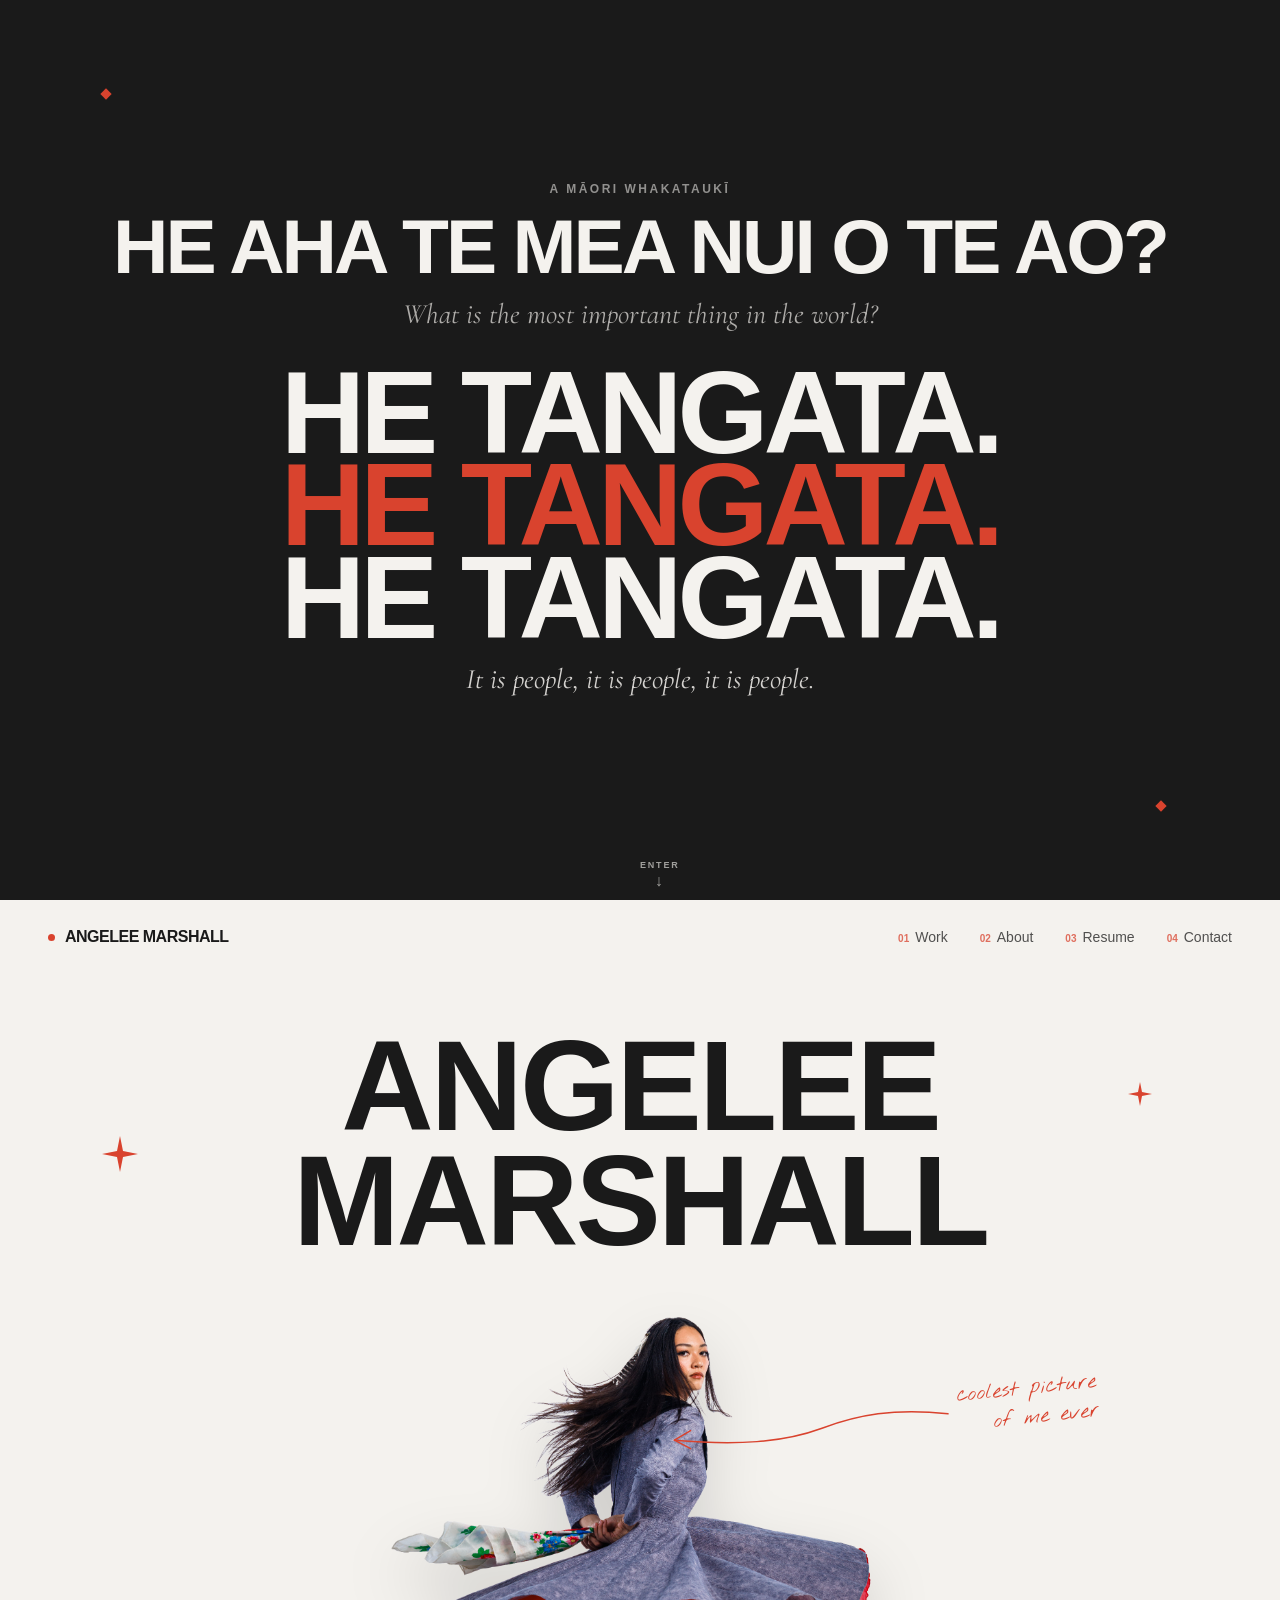
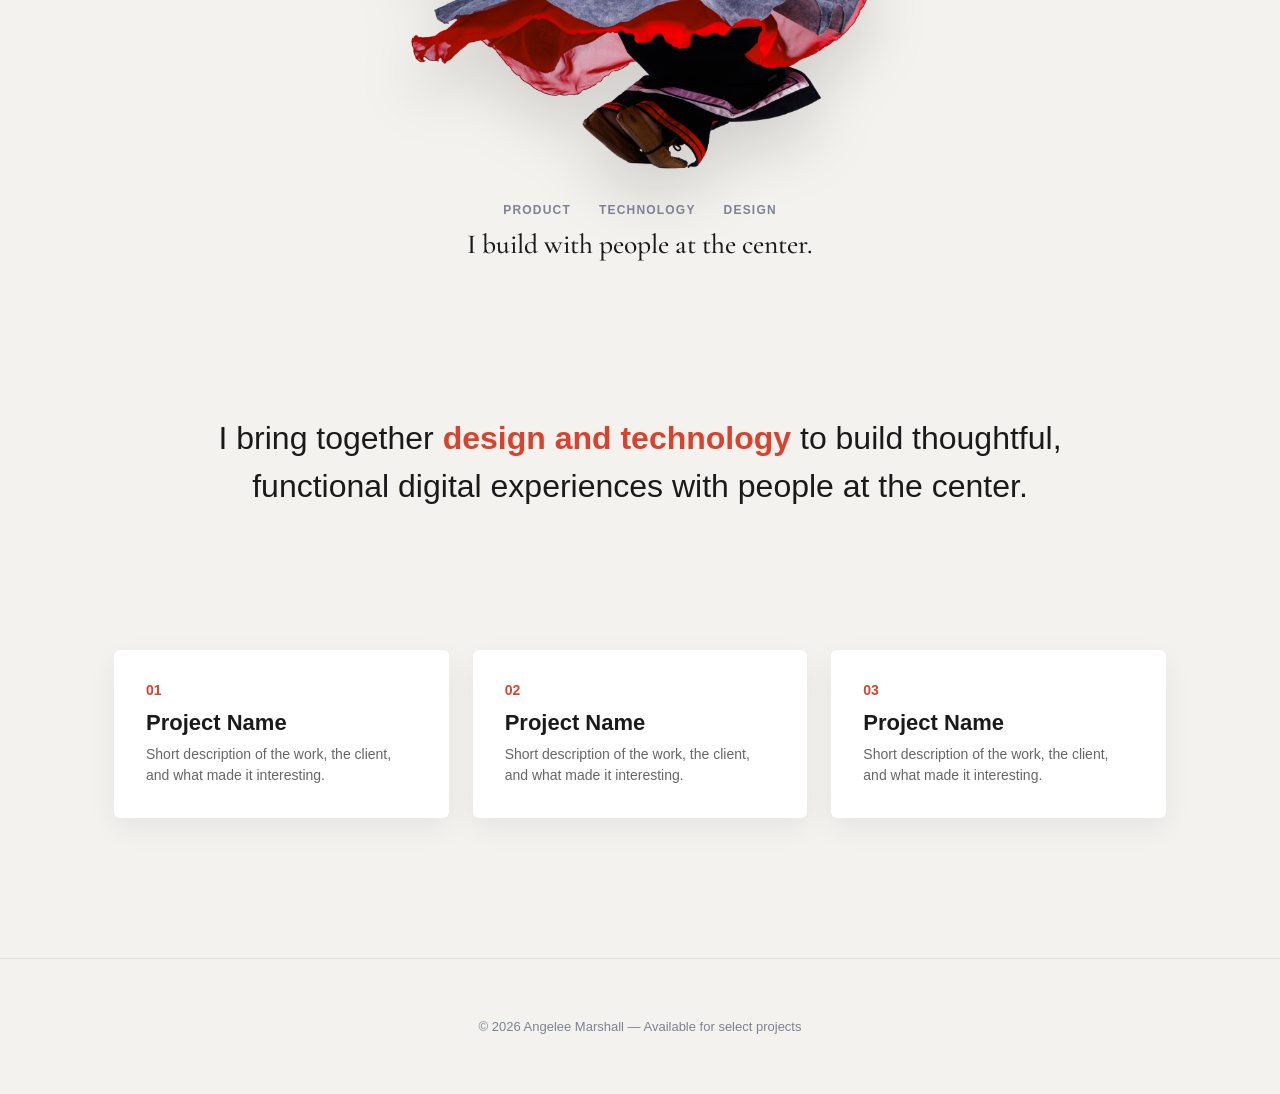
==== index.html @ 02cd9e47 "Add files via upload" ====
<!DOCTYPE html>
<html lang="en">
<head>
<meta charset="UTF-8">
<meta name="viewport" content="width=device-width, initial-scale=1.0">
<title>Angelee Marshall — Portfolio</title>
<link rel="stylesheet" href="style.css">
</head>
<body>

<section class="opening" aria-label="Portfolio introduction">
  <div class="opening-inner">
    <p class="opening-kicker">A Māori whakataukī</p>
    <h1>HE AHA TE MEA NUI O TE AO?</h1>
    <p class="opening-translation">What is the most important thing in the world?</p>

    <div class="people-line" aria-label="He tangata, he tangata, he tangata">
      <span>HE TANGATA.</span>
      <span>HE TANGATA.</span>
      <span>HE TANGATA.</span>
    </div>

    <p class="people-translation">It is people, it is people, it is people.</p>
  </div>

  <a class="scroll-cue" href="#home" aria-label="Continue to Angelee Marshall portfolio">
    <span>Enter</span>
    <span class="arrow">↓</span>
  </a>
</section>

<div class="site-shell" id="home">
  <nav>
    <a class="logo" href="index.html"><span class="logo-mark"></span>ANGELEE MARSHALL</a>
    <ul>
      <li><a href="#projects"><span class="nav-num">01</span>Work</a></li>
      <li><a href="#about"><span class="nav-num">02</span>About</a></li>
      <li><a href="resume.html"><span class="nav-num">03</span>Resume</a></li>
      <li><a href="#contact"><span class="nav-num">04</span>Contact</a></li>
    </ul>
    <div class="nav-progress"><div class="nav-progress-bar"></div></div>
  </nav>

  <div class="hero">
    <div class="headline">ANGELEE<br>MARSHALL</div>

    <svg class="sparkle sparkle-left" viewBox="0 0 24 24" fill="none" aria-hidden="true"><path d="M12 0L14 10L24 12L14 14L12 24L10 14L0 12L10 10L12 0Z" fill="currentColor"/></svg>
    <svg class="sparkle sparkle-right" viewBox="0 0 24 24" fill="none" aria-hidden="true"><path d="M12 0L14 10L24 12L14 14L12 24L10 14L0 12L10 10L12 0Z" fill="currentColor"/></svg>

    <div class="photo-wrap">
      <img src="angelee-photo.png" alt="Angelee Marshall dancing" class="hero-photo">
    </div>

    <div class="doodle">
      <span class="doodle-text">
        <span class="doodle-line doodle-line-one">coolest picture</span>
        <span class="doodle-line doodle-line-two">of me ever</span>
      </span>
      <svg viewBox="0 0 500 120" aria-hidden="true">
        <path class="doodle-arrow-path" pathLength="1" d="M480 38 C 390 28, 329 40, 270 62 C 205 86, 128 91, 24 82" />
        <path class="doodle-arrow-head" pathLength="1" d="M24 82 L 51 66 M24 82 L 51 96" />
      </svg>
    </div>

    <div class="caption-bottom">
      <div class="tags">
        <span>Product</span>
        <span>Technology</span>
        <span>Design</span>
      </div>
      <p class="hero-intro">I build with people at the center.</p>
    </div>
  </div>

  <section class="about reveal" id="about">
    <p>I bring together <span class="accent">design and technology</span> to build thoughtful, functional digital experiences with people at the center.</p>
  </section>

  <div class="work-grid" id="projects">
    <div class="work-card reveal">
      <div class="num">01</div>
      <h3>Project Name</h3>
      <p>Short description of the work, the client, and what made it interesting.</p>
    </div>
    <div class="work-card reveal">
      <div class="num">02</div>
      <h3>Project Name</h3>
      <p>Short description of the work, the client, and what made it interesting.</p>
    </div>
    <div class="work-card reveal">
      <div class="num">03</div>
      <h3>Project Name</h3>
      <p>Short description of the work, the client, and what made it interesting.</p>
    </div>
  </div>

  <footer class="reveal-fade" id="contact">
    © 2026 Angelee Marshall — Available for select projects
  </footer>
</div>

<script src="script.js"></script>
</body>
</html>
---- style.css ----
@import url('https://fonts.googleapis.com/css2?family=Cormorant+Garamond:ital,wght@0,400;0,500;0,600;1,400&family=Nothing+You+Could+Do&display=swap');

:root {
  --bg:#f4f2ee;
  --ink:#1a1a1a;
  --red:#d9432e;
  --slate:#7b8394;
  --cream:#efe9dd;
}

* { margin:0; padding:0; box-sizing:border-box; }
html { scroll-behavior:smooth; }
body {
  background:var(--bg);
  color:var(--ink);
  font-family:'Helvetica Neue', Arial, sans-serif;
  overflow-x:hidden;
}

a { color:inherit; text-decoration:none; }


/* =========================
   MĀORI OPENING
========================= */

.opening {
  height:100svh;
  max-height:100svh;
  position:relative;
  display:flex;
  align-items:center;
  justify-content:center;
  padding:24px 48px 46px;
  background:var(--ink);
  color:var(--bg);
  overflow:hidden;
}

.opening::before,
.opening::after {
  content:'';
  position:absolute;
  width:8px;
  height:8px;
  background:var(--red);
  transform:rotate(45deg);
}

.opening::before { top:10%; left:8%; }
.opening::after { bottom:10%; right:9%; }

.opening-inner {
  width:min(1180px, 92vw);
  text-align:center;
}

.opening-kicker {
  margin-bottom:14px;
  font-size:12px;
  font-weight:700;
  letter-spacing:2.5px;
  text-transform:uppercase;
  color:rgba(244,242,238,.55);
  animation:openingFade .8s ease-out both;
}

.opening h1 {
  font-size:clamp(38px, min(6vw, 9vh), 100px);
  line-height:.95;
  letter-spacing:-3px;
  font-weight:900;
  animation:openingFade .9s .1s ease-out both;
}

.opening-translation {
  margin-top:14px;
  font-family:'Cormorant Garamond', Georgia, serif;
  font-size:clamp(20px, min(2.2vw, 3.2vh), 32px);
  font-style:italic;
  color:rgba(244,242,238,.68);
  animation:openingFade .9s .25s ease-out both;
}

.people-line {
  margin-top:clamp(24px, 4vh, 46px);
  display:flex;
  flex-direction:column;
  align-items:center;
}

.people-line span {
  display:block;
  font-size:clamp(54px, min(9.5vw, 13vh), 150px);
  line-height:.79;
  font-weight:900;
  letter-spacing:-5px;
  color:var(--bg);
  opacity:0;
  transform:translateY(28px);
  animation:peopleReveal .7s cubic-bezier(.2,.8,.2,1) forwards;
}

.people-line span:nth-child(1) { animation-delay:.55s; }
.people-line span:nth-child(2) { animation-delay:.78s; color:var(--red); }
.people-line span:nth-child(3) { animation-delay:1.01s; }

.people-translation {
  margin-top:18px;
  font-family:'Cormorant Garamond', Georgia, serif;
  font-size:clamp(20px, min(2.2vw, 3.2vh), 32px);
  font-style:italic;
  color:rgba(244,242,238,.85);
  animation:openingFade .8s 1.35s ease-out both;
}

.scroll-cue {
  position:absolute;
  bottom:10px;
  left:50%;
  transform:translateX(-50%);
  display:flex;
  flex-direction:column;
  align-items:center;
  gap:2px;
  color:rgba(244,242,238,.62);
  font-size:9px;
  font-weight:700;
  letter-spacing:1.8px;
  text-transform:uppercase;
  animation:openingFade .8s 1.7s ease-out both;
  transition:color .25s ease;
}

.scroll-cue:hover { color:var(--bg); }

.scroll-cue .arrow {
  font-size:16px;
  animation:bob 1.8s ease-in-out infinite;
}


/* =========================
   NAV
========================= */

.site-shell { background:var(--bg); }

nav {
  display:flex;
  justify-content:space-between;
  align-items:center;
  padding:28px 48px;
  position:sticky;
  top:0;
  z-index:50;
  background:var(--bg);
  transition:box-shadow .3s ease, padding .3s ease, background .3s ease, backdrop-filter .3s ease;
}

nav.scrolled {
  padding:16px 48px;
  background:rgba(244,242,238,.72);
  backdrop-filter:blur(14px);
  -webkit-backdrop-filter:blur(14px);
  box-shadow:0 1px 0 rgba(0,0,0,.06);
}

.logo {
  display:flex;
  align-items:center;
  gap:10px;
  font-weight:800;
  letter-spacing:-.5px;
}

.logo-mark {
  width:7px;
  height:7px;
  border-radius:50%;
  background:var(--red);
  flex-shrink:0;
}

.nav-num {
  color:var(--red);
  font-size:10px;
  font-weight:800;
  margin-right:6px;
  letter-spacing:0;
}

.nav-progress {
  position:absolute;
  left:0;
  right:0;
  bottom:0;
  height:2px;
  background:transparent;
}

.nav-progress-bar {
  height:100%;
  width:0%;
  background:var(--red);
  transition:width .1s linear;
}

nav ul {
  display:flex;
  gap:32px;
  list-style:none;
  font-size:14px;
  font-weight:500;
}

nav ul a {
  position:relative;
  opacity:.75;
  transition:opacity .2s;
  padding-bottom:2px;
}

nav ul a::after {
  content:'';
  position:absolute;
  left:0; right:100%;
  bottom:0;
  height:1px;
  background:var(--red);
  transition:right .25s ease;
}

nav ul a:hover { opacity:1; }
nav ul a:hover::after { right:0; }

nav ul a.active {
  opacity:1;
}

nav ul a.active::after {
  right:0;
}


/* =========================
   HERO
========================= */

.hero {
  position:relative;
  min-height:100vh;
  display:flex;
  align-items:center;
  justify-content:center;
  padding:40px 48px 70px;
}

.headline {
  position:absolute;
  top:6%;
  left:0;
  right:0;
  text-align:center;
  font-size:clamp(56px, 10vw, 150px);
  font-weight:900;
  letter-spacing:-3px;
  line-height:.9;
  z-index:1;
  animation:fadeDown 1s ease-out;
}

.sparkle {
  position:absolute;
  color:var(--red);
  animation:spin 6s linear infinite;
}

.sparkle-left {
  top:18%;
  left:8%;
  width:36px;
}

.sparkle-right {
  top:12%;
  right:10%;
  width:24px;
  animation-duration:8s;
}

.photo-wrap {
  position:absolute;
  left:50%;
  top:47%;
  transform:translate(-50%,-38%) translateY(14px) scale(.97);
  width:min(940px,68vw);
  height:78vh;
  z-index:2;
  display:flex;
  align-items:center;
  justify-content:center;
  pointer-events:none;
  opacity:0;
  filter:blur(6px);
  transition:opacity 1.1s ease, transform 1.1s cubic-bezier(.16,.8,.24,1), filter 1.1s ease;
}

.photo-wrap.visible {
  opacity:1;
  transform:translate(-50%,-41%) translateY(0) scale(1);
  filter:blur(0);
}

.hero-photo {
  width:100%;
  height:100%;
  object-fit:contain;
  object-position:center;
  filter:drop-shadow(0 28px 30px rgba(0,0,0,.14));
}

.caption-bottom {
  position:absolute;
  bottom:1.5%;
  left:0;
  right:0;
  text-align:center;
  z-index:3;
}

.tags {
  display:flex;
  justify-content:center;
  gap:28px;
  color:var(--slate);
  font-size:12px;
  font-weight:700;
  text-transform:uppercase;
  letter-spacing:1.2px;
}

.hero-intro {
  margin-top:12px;
  font-family:'Cormorant Garamond', Georgia, serif;
  font-size:clamp(25px,2.15vw,34px);
  font-weight:500;
  line-height:1.15;
}


/* =========================
   HAND-DRAWN DOODLE
========================= */

.doodle {
  position:absolute;
  top:40%;
  right:25%;
  width:min(300px, 22vw);
  z-index:4;
  pointer-events:none;
  text-align:right;
}

.doodle-text {
  position: relative;
  top: 40px;
  left: 138px;

  font-family:'Nothing You Could Do', cursive;
  font-size:clamp(18px, 1.65vw, 27px);
  font-weight:400;
  line-height:1.35;
  color:var(--red);
  transform:rotate(-6deg);
  display:inline-block;
}

.doodle-line {
  display:block;
  width:max-content;
  margin-left:auto;
  clip-path:inset(0 100% 0 0);
  will-change:clip-path;
}

.doodle.visible .doodle-line-one {
  animation:handwrite .525s steps(18,end) .85s forwards;
}

.doodle.visible .doodle-line-two {
  animation:handwrite .4s steps(12,end) 1.375s forwards;
}

.doodle-arrow-path,
.doodle-arrow-head {
  fill:none;
  stroke:var(--red);
  stroke-width:2.5;
  stroke-linecap:round;
  stroke-linejoin:round;
  stroke-dasharray:1;
  stroke-dashoffset:1;
}

.doodle-arrow-path {
  transition:stroke-dashoffset .45s cubic-bezier(.4,.1,.2,1) .15s;
}

.doodle-arrow-head {
  transition:stroke-dashoffset .14s ease .58s;
}

.doodle.visible .doodle-arrow-path,
.doodle.visible .doodle-arrow-head {
  stroke-dashoffset:0;
}

.doodle svg {
  display:block;
  position:absolute;
  top:100%;
  right:0;
  width:min(300px, 32vw);
  height:auto;
  margin-top:0;
  overflow:visible;
}

@keyframes handwrite {
  to { clip-path:inset(0 0 0 0); }
}

@media (max-width:760px) {
  .doodle {
    display:none;
  }
}


/* =========================
   PAGE HEADER (Resume / Work / About)
========================= */

.page-header {
  max-width:900px;
  margin:0 auto;
  padding:72px 48px 48px;
  text-align:center;
}

.page-header h1 {
  font-size:clamp(48px,8vw,110px);
  font-weight:900;
  letter-spacing:-3px;
  line-height:.95;
}

.resume-subtitle {
  margin-top:14px;
  color:var(--slate);
  font-size:14px;
  font-weight:700;
  letter-spacing:1.2px;
  text-transform:uppercase;
}

.resume-download {
  display:inline-block;
  margin-top:28px;
  padding:12px 28px;
  border:1.5px solid var(--ink);
  border-radius:999px;
  font-size:13px;
  font-weight:700;
  letter-spacing:.5px;
  transition:background .25s ease, color .25s ease;
}

.resume-download:hover {
  background:var(--ink);
  color:var(--bg);
}


/* =========================
   RESUME PDF VIEWER
========================= */

.resume-viewer-section {
  max-width:900px;
  margin:0 auto;
  padding:20px 48px 100px;
}

.resume-viewer-frame {
  width:100%;
  height:85vh;
  background:white;
  border-radius:8px;
  overflow:hidden;
  box-shadow:0 30px 60px -20px rgba(0,0,0,.18);
  border:1px solid rgba(0,0,0,.06);
}

.resume-pdf {
  width:100%;
  height:100%;
  border:none;
}

.resume-fallback {
  display:flex;
  flex-direction:column;
  align-items:center;
  justify-content:center;
  gap:16px;
  height:100%;
  text-align:center;
  padding:24px;
  color:var(--slate);
}


/* =========================
   ABOUT
========================= */

section.about {
  max-width:900px;
  margin:0 auto;
  padding:140px 24px;
  text-align:center;
}

section.about p {
  font-size:clamp(20px,3vw,32px);
  line-height:1.5;
  font-weight:500;
}

section.about .accent {
  color:var(--red);
  font-weight:800;
}


/* =========================
   PROJECTS
========================= */

.work-grid {
  display:grid;
  grid-template-columns:repeat(auto-fit,minmax(280px,1fr));
  gap:24px;
  max-width:1100px;
  margin:0 auto;
  padding:0 24px 140px;
}

.work-card {
  background:white;
  border-radius:6px;
  padding:32px;
  box-shadow:0 10px 30px rgba(0,0,0,.06);
  transition:transform .3s ease, box-shadow .3s ease;
  cursor:pointer;
}

.work-card:hover {
  transform:translateY(-8px);
  box-shadow:0 20px 40px rgba(0,0,0,.12);
}

.work-card .num {
  color:var(--red);
  font-size:14px;
  font-weight:800;
  margin-bottom:12px;
}

.work-card h3 {
  font-size:22px;
  font-weight:800;
  margin-bottom:8px;
}

.work-card p {
  font-size:14px;
  color:#666;
  line-height:1.5;
}


/* =========================
   FOOTER
========================= */

footer {
  text-align:center;
  padding:60px 24px;
  font-size:13px;
  color:var(--slate);
  border-top:1px solid rgba(0,0,0,.08);
}


/* =========================
   REVEALS
========================= */

.reveal {
  opacity:0;
  transform:translateY(45px);
  transition:
    opacity .9s cubic-bezier(.2,.8,.2,1),
    transform .9s cubic-bezier(.2,.8,.2,1);
}

.reveal.visible {
  opacity:1;
  transform:translateY(0);
}

.reveal-fade {
  opacity:0;
  transition:opacity 1.2s ease;
}

.reveal-fade.visible { opacity:1; }

.reveal-left {
  opacity:0;
  transform:translateX(-60px);
  transition:
    opacity .9s cubic-bezier(.2,.8,.2,1),
    transform .9s cubic-bezier(.2,.8,.2,1);
}

.reveal-left.visible {
  opacity:1;
  transform:translateX(0);
}

.work-card:nth-child(2) { transition-delay:.12s; }
.work-card:nth-child(3) { transition-delay:.24s; }


/* =========================
   ANIMATIONS
========================= */

@keyframes openingFade {
  from { opacity:0; transform:translateY(18px); }
  to { opacity:1; transform:translateY(0); }
}

@keyframes peopleReveal {
  to { opacity:1; transform:translateY(0); }
}

@keyframes spin {
  to { transform:rotate(360deg); }
}

@keyframes fadeDown {
  from { opacity:0; transform:translateY(-30px); }
  to { opacity:1; transform:translateY(0); }
}

@keyframes fadeUp {
  from { opacity:0; transform:translateY(30px); }
  to { opacity:1; transform:translateY(0); }
}

@keyframes bob {
  0%,100% { transform:translateY(0); }
  50% { transform:translateY(6px); }
}


/* =========================
   MOBILE
========================= */

@media (max-width:760px) {
  .opening {
    height:100svh;
    max-height:100svh;
    padding:18px 20px 38px;
  }

  .opening h1 {
    font-size:clamp(34px,11vw,58px);
    letter-spacing:-1.5px;
  }

  .opening-translation,
  .people-translation {
    font-size:19px;
  }

  .people-line {
    margin-top:24px;
  }

  .people-line span {
    font-size:clamp(46px,15vw,78px);
    line-height:.82;
    letter-spacing:-3px;
  }

  nav {
    padding:22px 20px;
  }

  nav.scrolled {
    padding:14px 20px;
  }

  .nav-num {
    display:none;
  }

  nav .logo { font-size:15px; }

  nav ul {
    gap:14px;
    font-size:11px;
  }

  .hero {
    min-height:92vh;
    padding:20px 16px 65px;
  }

  .headline {
    top:10%;
    font-size:clamp(54px,18vw,100px);
    letter-spacing:-2px;
  }

  .photo-wrap {
    width:118vw;
    height:66vh;
    top:47%;
    transform:translate(-50%,-35%) translateY(14px) scale(.97);
  }

  .photo-wrap.visible {
    transform:translate(-50%,-38%) translateY(0) scale(1);
  }

  .caption-bottom {
    bottom:2%;
    padding:0 18px;
  }

  .tags {
    gap:14px;
    font-size:10px;
  }

  .hero-intro {
    font-size:24px;
    margin-top:8px;
  }
}

@media (prefers-reduced-motion:reduce) {
  .reveal,
  .reveal-fade,
  .reveal-left {
    opacity:1;
    transform:none;
    transition:none;
  }

  .doodle-line {
    clip-path:none;
    animation:none !important;
  }

  .doodle-arrow-path,
  .doodle-arrow-head {
    stroke-dashoffset:0;
    transition:none;
  }
}
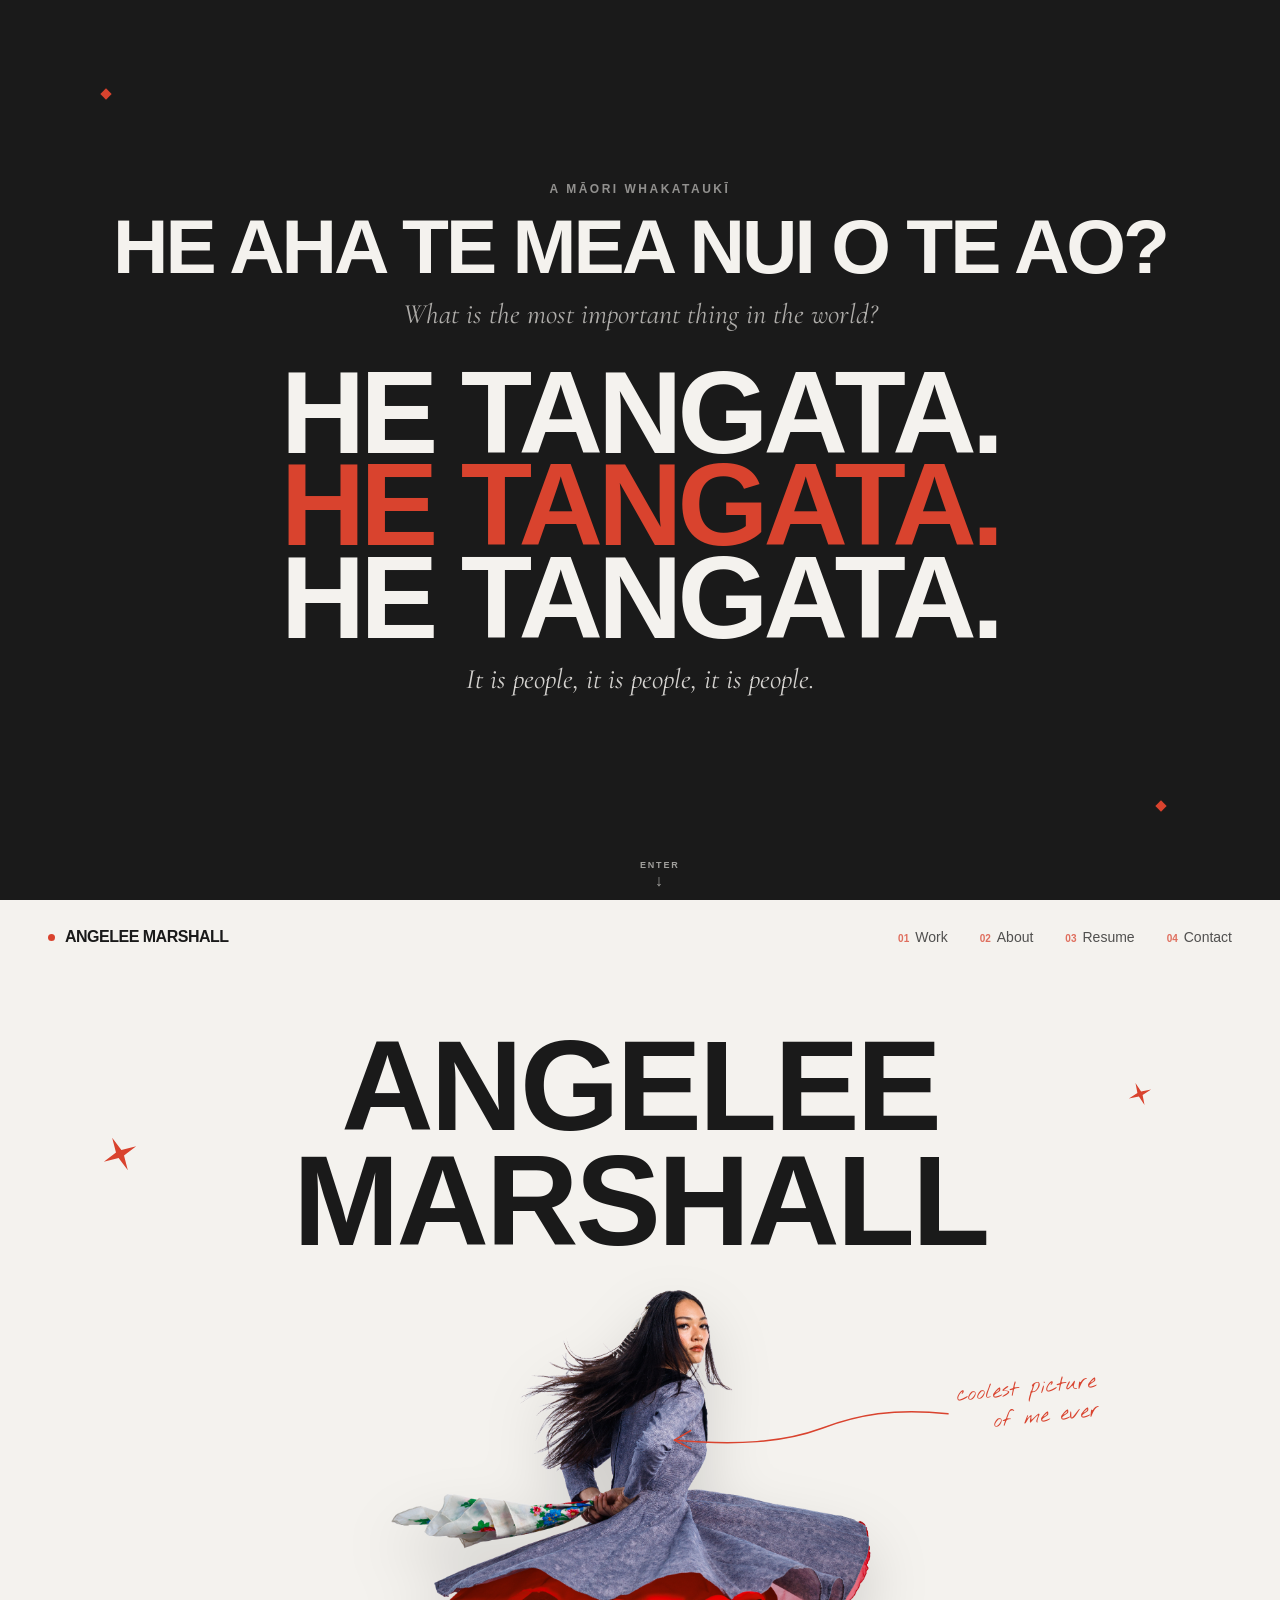
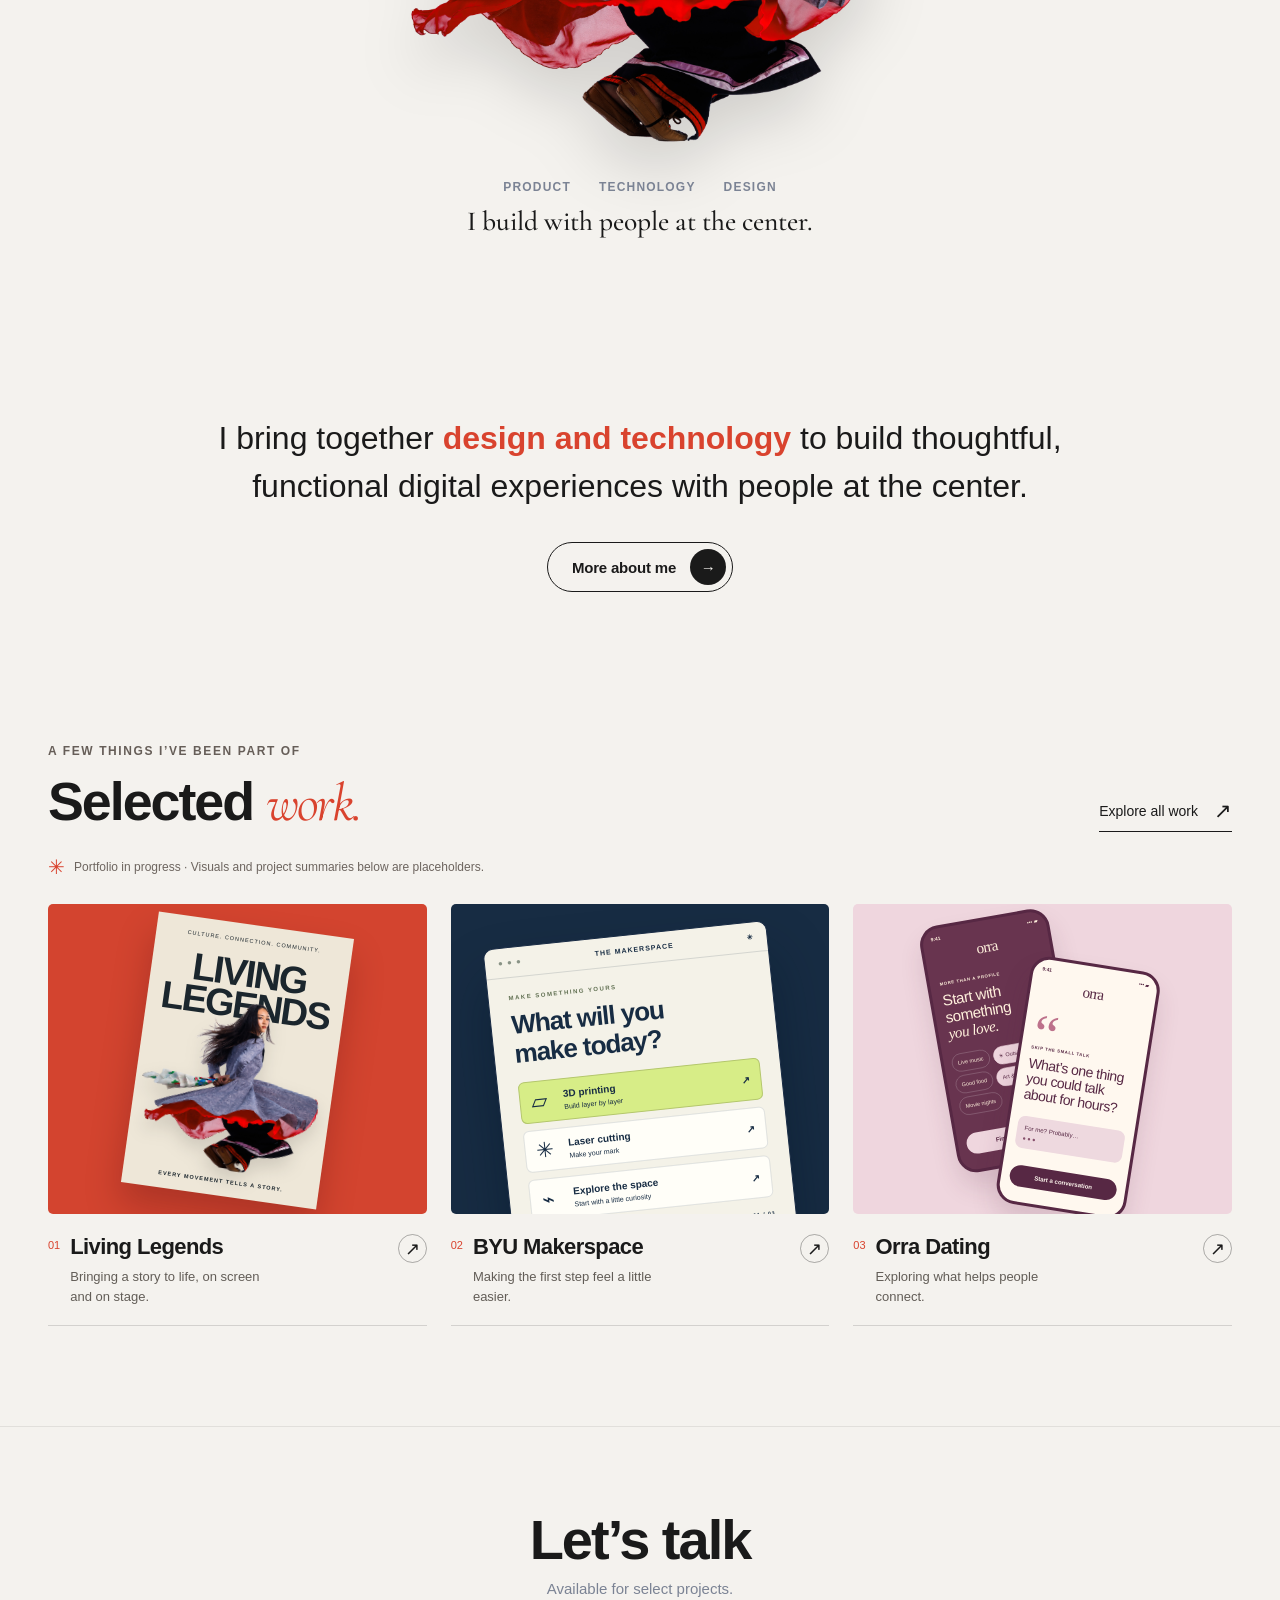
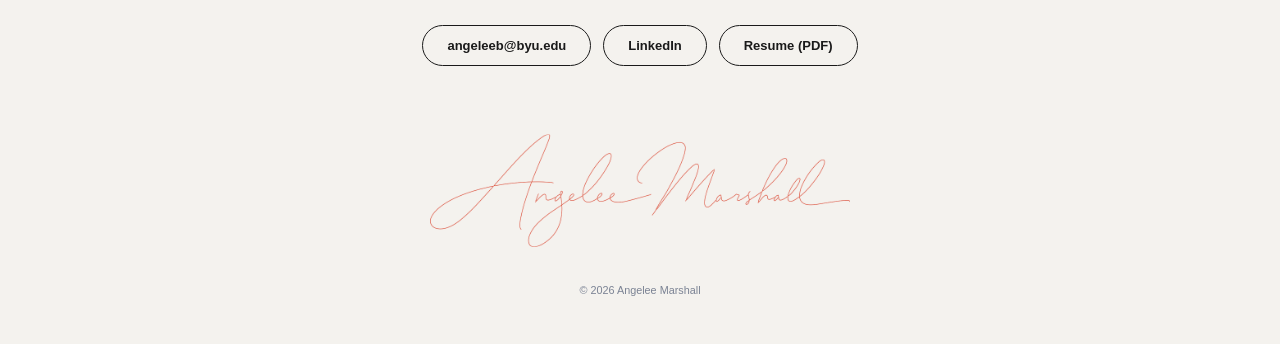
==== commit 648ec36c: "Change" ====
--- a/index.html
+++ b/index.html
@@ -4,7 +4,16 @@
 <meta charset="UTF-8">
 <meta name="viewport" content="width=device-width, initial-scale=1.0">
 <title>Angelee Marshall — Portfolio</title>
+<script>try{var v=sessionStorage.getItem('pt');if(v)document.documentElement.classList.add(v==='soft'?'entering-soft':'entering')}catch(e){}</script>
 <link rel="stylesheet" href="style.css">
+<link rel="stylesheet" href="projects.css">
+<link rel="icon" href="data:image/svg+xml,%3Csvg xmlns='http://www.w3.org/2000/svg' viewBox='0 0 24 24'%3E%3Cpath d='M12 0L14 10L24 12L14 14L12 24L10 14L0 12L10 10Z' fill='%23d9432e'/%3E%3C/svg%3E">
+<meta property="og:title" content="Angelee Marshall — Portfolio">
+<meta property="og:description" content="Design and technology, with people at the center.">
+<meta property="og:type" content="website">
+<meta property="og:image" content="angelee-photo.png">
+<meta name="description" content="Design and technology, with people at the center.">
+<noscript><style>.reveal,.reveal-fade,.reveal-left,.photo-wrap,.doodle{opacity:1!important;transform:none!important;filter:none!important}.doodle-line{clip-path:none!important}.doodle-arrow-path,.doodle-arrow-head{stroke-dashoffset:0!important}</style></noscript>
 </head>
 <body>
 
@@ -30,16 +39,16 @@
 </section>
 
 <div class="site-shell" id="home">
-  <nav>
-    <a class="logo" href="index.html"><span class="logo-mark"></span>ANGELEE MARSHALL</a>
-    <ul>
-      <li><a href="#projects"><span class="nav-num">01</span>Work</a></li>
-      <li><a href="#about"><span class="nav-num">02</span>About</a></li>
-      <li><a href="resume.html"><span class="nav-num">03</span>Resume</a></li>
-      <li><a href="#contact"><span class="nav-num">04</span>Contact</a></li>
-    </ul>
-    <div class="nav-progress"><div class="nav-progress-bar"></div></div>
-  </nav>
+  <nav aria-label="Main">
+  <a class="logo" href="index.html#home"><span class="logo-mark"></span>ANGELEE MARSHALL</a>
+  <ul>
+    <li><a href="work.html"><span class="nav-num">01</span>Work</a></li>
+    <li><a href="about.html"><span class="nav-num">02</span>About</a></li>
+    <li><a href="resume.html"><span class="nav-num">03</span>Resume</a></li>
+    <li><a href="contact.html"><span class="nav-num">04</span>Contact</a></li>
+  </ul>
+  <div class="nav-progress"><div class="nav-progress-bar"></div></div>
+</nav>
 
   <div class="hero">
     <div class="headline">ANGELEE<br>MARSHALL</div>
@@ -74,31 +83,86 @@
 
   <section class="about reveal" id="about">
     <p>I bring together <span class="accent">design and technology</span> to build thoughtful, functional digital experiences with people at the center.</p>
+    <a class="about-cta" href="about.html"><span class="about-cta-text">More about me</span><span class="about-cta-arrow" aria-hidden="true">&rarr;</span></a>
   </section>
 
-  <div class="work-grid" id="projects">
-    <div class="work-card reveal">
-      <div class="num">01</div>
-      <h3>Project Name</h3>
-      <p>Short description of the work, the client, and what made it interesting.</p>
-    </div>
-    <div class="work-card reveal">
-      <div class="num">02</div>
-      <h3>Project Name</h3>
-      <p>Short description of the work, the client, and what made it interesting.</p>
-    </div>
-    <div class="work-card reveal">
-      <div class="num">03</div>
-      <h3>Project Name</h3>
-      <p>Short description of the work, the client, and what made it interesting.</p>
-    </div>
+  <section class="selected-work selected-work--home" id="projects" aria-labelledby="selected-title">
+  <div class="selection-heading">
+    <div><p class="eyebrow">A FEW THINGS I’VE BEEN PART OF</p><h2 id="selected-title">Selected <em>work.</em></h2></div>
+    <a class="home-work-link" href="work.html">Explore all work <span aria-hidden="true">↗</span></a>
   </div>
+  <p class="draft-note"><span aria-hidden="true">✳</span> Portfolio in progress · Visuals and project summaries below are placeholders.</p>
 
-  <footer class="reveal-fade" id="contact">
-    © 2026 Angelee Marshall — Available for select projects
-  </footer>
+  <div class="home-project-grid">
+  <article class="project-entry" data-project="legends">
+    <button class="project-button" type="button" data-open-project="legends" aria-haspopup="dialog" aria-label="Explore Living Legends project preview">
+      <div class="project-stage legends-stage" aria-hidden="true">
+        <div class="stage-topline"><span>BYU LIVING LEGENDS</span><span>CREATIVE DIRECTION / 01</span></div>
+        <div class="legends-type">STORIES<br>IN <i>MOTION.</i></div>
+        <div class="poster-paper"><span class="poster-label">CULTURE. CONNECTION. COMMUNITY.</span><strong>LIVING<br>LEGENDS</strong><img src="angelee-photo.png" alt="" loading="lazy"><span class="poster-bottom">EVERY MOVEMENT TELLS A STORY.</span></div>
+        <div class="legends-note">Made to move you.</div>
+        <span class="stage-edition">SOCIAL &amp; VISUAL STORYTELLING</span>
+        <span class="project-hover">Explore preview <span>↗</span></span>
+      </div>
+      <div class="project-caption"><span class="project-index">01</span><div class="project-name"><h3>Living Legends</h3><p>Bringing a story to life, on screen and on stage.</p></div><div class="project-tags"><span>Visual design</span><span>Storytelling</span></div><span class="project-open" aria-hidden="true">↗</span></div>
+    </button>
+  </article>
+
+  <article class="project-entry" data-project="makerspace">
+    <button class="project-button" type="button" data-open-project="makerspace" aria-haspopup="dialog" aria-label="Explore BYU Makerspace project preview">
+      <div class="project-stage maker-stage" aria-hidden="true">
+        <div class="stage-topline"><span>BYU MAKERSPACE</span><span>EXPERIENCE DESIGN / 02</span></div>
+        <div class="maker-type">BIG IDEAS.<br><span>SMALL<br>FIRST STEPS.</span></div>
+        <div class="maker-window"><div class="window-bar"><span class="window-dots">● ● ●</span><span>THE MAKERSPACE</span><span>✳</span></div><div class="maker-screen"><div class="screen-eyebrow">MAKE SOMETHING YOURS</div><h4>What will you<br>make today?</h4><div class="tool-options"><div class="tool-option chosen"><span class="tool-icon">▱</span><span>3D printing<small>Build layer by layer</small></span><b>↗</b></div><div class="tool-option"><span class="tool-icon">✳</span><span>Laser cutting<small>Make your mark</small></span><b>↗</b></div><div class="tool-option"><span class="tool-icon">⌁</span><span>Explore the space<small>Start with a little curiosity</small></span><b>↗</b></div></div><div class="maker-screen-foot"><span>YOUR NEXT IDEA STARTS HERE.</span><span>01 / 03</span></div></div></div>
+        <div class="maker-sticker">LESS FRICTION.<br><strong>MORE MAKING.</strong></div>
+        <span class="stage-edition">FROM “HOW?” TO “I MADE THAT.”</span>
+        <span class="project-hover">Explore preview <span>↗</span></span>
+      </div>
+      <div class="project-caption"><span class="project-index">02</span><div class="project-name"><h3>BYU Makerspace</h3><p>Making the first step feel a little easier.</p></div><div class="project-tags"><span>UX thinking</span><span>Service design</span></div><span class="project-open" aria-hidden="true">↗</span></div>
+    </button>
+  </article>
+
+  <article class="project-entry" data-project="orra">
+    <button class="project-button" type="button" data-open-project="orra" aria-haspopup="dialog" aria-label="Explore Orra Dating project preview">
+      <div class="project-stage orra-stage" aria-hidden="true">
+        <div class="stage-topline"><span>ORRA DATING</span><span>PRODUCT THINKING / 03</span></div>
+        <div class="orra-wordmark">orra</div><div class="orra-tagline">A little curiosity.<br><i>A real connection.</i></div>
+        <div class="phone phone-back"><div class="phone-status"><span>9:41</span><span>••• ▰</span></div><div class="phone-brand">orra</div><p class="phone-kicker">MORE THAN A PROFILE</p><h4>Start with<br>something<br><i>you love.</i></h4><div class="interest-cloud"><span>Live music</span><span class="interest-active">☀ Outside</span><span>Good food</span><span class="interest-active">Art &amp; design</span><span>Movie nights</span></div><div class="phone-action">Find your people</div></div>
+        <div class="phone phone-front"><div class="phone-status"><span>9:41</span><span>••• ▰</span></div><div class="phone-brand">orra</div><div class="conversation-mark">“</div><p class="phone-kicker">SKIP THE SMALL TALK</p><h4>What’s one thing<br>you could talk<br>about for hours?</h4><div class="conversation-response">For me? Probably…<span class="typing-dots"><i></i><i></i><i></i></span></div><div class="phone-action">Start a conversation</div></div>
+        <span class="stage-edition">DESIGNED AROUND CONNECTION</span>
+        <span class="project-hover">Explore preview <span>↗</span></span>
+      </div>
+      <div class="project-caption"><span class="project-index">03</span><div class="project-name"><h3>Orra Dating</h3><p>Exploring what helps people connect.</p></div><div class="project-tags"><span>Product strategy</span><span>User experience</span></div><span class="project-open" aria-hidden="true">↗</span></div>
+    </button>
+  </article>
+  </div>
+  <p class="home-swipe-hint">Swipe to explore all three projects <span aria-hidden="true">↔</span></p>
+</section>
+<dialog class="project-dialog" aria-labelledby="dialog-title">
+  <div class="dialog-top"><p class="eyebrow">PROJECT PREVIEW</p><button class="dialog-close" type="button" aria-label="Close project preview">Close <span aria-hidden="true">×</span></button></div>
+  <p class="dialog-number"></p><h2 id="dialog-title"></h2><p class="dialog-intro"></p>
+  <p class="dialog-disclaimer">Draft concept · These mockups and summaries are placeholders, not final deliverables or verified project results.</p>
+  <div class="dialog-grid"><section><h3>The direction</h3><p class="dialog-direction"></p></section><section><h3>The design question</h3><p class="dialog-question"></p></section></div>
+  <div class="dialog-next"><p>Case study in the making.</p><span>Real process, artifacts, and learnings coming next.</span></div>
+</dialog>
+
+
+  <footer id="contact">
+  <h2><a href="contact.html">Let&rsquo;s talk</a></h2>
+  <p>Available for select projects.</p>
+  <div class="contact-links">
+    <a href="mailto:angeleeb@byu.edu">angeleeb@byu.edu</a>
+    <a href="https://www.linkedin.com/in/angelee-marshall" target="_blank" rel="noopener">LinkedIn</a>
+    <a href="angelee-resume.pdf" download>Resume (PDF)</a>
+  </div>
+  <div class="sig reveal-fade">
+    <img class="sig-image" src="signature-red.svg" alt="Angelee Marshall’s signature" width="2048" height="548">
+  </div>
+  <small>&copy; 2026 Angelee Marshall</small>
+</footer>
 </div>
 
 <script src="script.js"></script>
+<script src="projects.js"></script>
 </body>
 </html>
--- a/style.css
+++ b/style.css
@@ -1,4 +1,4 @@
-@import url('https://fonts.googleapis.com/css2?family=Cormorant+Garamond:ital,wght@0,400;0,500;0,600;1,400&family=Nothing+You+Could+Do&display=swap');
+@import url('https://fonts.googleapis.com/css2?family=Cormorant+Garamond:ital,wght@0,400;0,500;0,600;1,400&family=Nothing+You+Could+Do&family=Mrs+Saint+Delafield&display=swap');
 
 :root {
   --bg:#f4f2ee;
@@ -292,7 +292,7 @@
 .photo-wrap {
   position:absolute;
   left:50%;
-  top:47%;
+  top:44%;
   transform:translate(-50%,-38%) translateY(14px) scale(.97);
   width:min(940px,68vw);
   height:78vh;
@@ -322,7 +322,7 @@
 
 .caption-bottom {
   position:absolute;
-  bottom:1.5%;
+  bottom:4%;
   left:0;
   right:0;
   text-align:center;
@@ -432,7 +432,7 @@
   to { clip-path:inset(0 0 0 0); }
 }
 
-@media (max-width:760px) {
+@media (max-width:1000px) {
   .doodle {
     display:none;
   }
@@ -510,6 +510,8 @@
   border:none;
 }
 
+.resume-fallback p { max-width:30ch; }
+
 .resume-fallback {
   display:flex;
   flex-direction:column;
@@ -565,8 +567,7 @@
   padding:32px;
   box-shadow:0 10px 30px rgba(0,0,0,.06);
   transition:transform .3s ease, box-shadow .3s ease;
-  cursor:pointer;
-}
+  }
 
 .work-card:hover {
   transform:translateY(-8px);
@@ -599,10 +600,68 @@
 
 footer {
   text-align:center;
-  padding:60px 24px;
+  padding:80px 24px 48px;
   font-size:13px;
   color:var(--slate);
   border-top:1px solid rgba(0,0,0,.08);
+}
+
+footer h2 {
+  font-size:clamp(32px,5vw,56px);
+  font-weight:900;
+  letter-spacing:-2px;
+  color:var(--ink);
+}
+
+footer p { margin-top:8px; font-size:15px; }
+
+.contact-links {
+  display:flex;
+  flex-wrap:wrap;
+  justify-content:center;
+  gap:12px;
+  margin:28px 0 48px;
+}
+
+.contact-links a {
+  padding:12px 24px;
+  border:1.5px solid var(--ink);
+  border-radius:999px;
+  color:var(--ink);
+  font-size:13px;
+  font-weight:700;
+  transition:background .25s ease, color .25s ease;
+}
+
+.contact-links a:hover { background:var(--ink); color:var(--bg); }
+
+a:focus-visible { outline:2px solid var(--red); outline-offset:4px; }
+
+.see-all { margin-top:28px; }
+.see-all a { font-size:14px; font-weight:700; border-bottom:1.5px solid var(--red); padding-bottom:2px; }
+.work-all { text-align:center; margin:-90px 0 110px; }
+.work-all .about-cta { margin-top:0; }
+
+.page-header + section.about { padding:40px 24px 80px; }
+
+.about-story {
+  max-width:680px;
+  margin:0 auto;
+  padding:0 24px 120px;
+}
+
+.about-story h2 {
+  font-size:28px;
+  font-weight:800;
+  letter-spacing:-.5px;
+  margin-bottom:20px;
+}
+
+.about-story p {
+  font-family:'Cormorant Garamond', Georgia, serif;
+  font-size:22px;
+  line-height:1.55;
+  margin-bottom:18px;
 }
 
 
@@ -788,3 +847,1275 @@
     transition:none;
   }
 }
+
+
+/* =========================
+   ABOUT CTA (home)
+========================= */
+
+.about-cta {
+  position:relative;
+  display:inline-flex;
+  align-items:center;
+  gap:14px;
+  margin-top:32px;
+  padding:6px 6px 6px 24px;
+  border:1.5px solid var(--ink);
+  border-radius:999px;
+  overflow:hidden;
+  isolation:isolate;
+  font-size:15px;
+  font-weight:800;
+  letter-spacing:-.2px;
+  transition:color .4s ease, border-color .4s ease;
+}
+
+.about-cta::before {
+  content:'';
+  position:absolute;
+  inset:0;
+  z-index:-1;
+  background:var(--red);
+  transform:translateY(101%);
+  border-radius:50% 50% 0 0 / 120% 120% 0 0;
+  transition:transform .5s cubic-bezier(.2,.8,.2,1), border-radius .5s ease;
+}
+
+.about-cta-arrow {
+  display:grid;
+  place-items:center;
+  width:36px;
+  height:36px;
+  border-radius:50%;
+  background:var(--ink);
+  color:var(--bg);
+  transition:transform .5s cubic-bezier(.2,.8,.2,1), background .4s ease;
+}
+
+.about-cta:hover,
+.about-cta:focus-visible { color:var(--bg); border-color:var(--red); }
+.about-cta:hover::before,
+.about-cta:focus-visible::before { transform:translateY(0); border-radius:0; }
+.about-cta:hover .about-cta-arrow,
+.about-cta:focus-visible .about-cta-arrow { transform:rotate(-45deg) scale(1.08); background:var(--bg); color:var(--red); }
+
+
+/* =========================
+   CONTACT PAGE
+========================= */
+
+.contact-list {
+  max-width:900px;
+  margin:0 auto;
+  padding:20px 48px 120px;
+}
+
+.contact-row {
+  display:flex;
+  align-items:center;
+  gap:16px;
+  border-top:1px solid rgba(0,0,0,.12);
+}
+
+.contact-row:last-child { border-bottom:1px solid rgba(0,0,0,.12); }
+
+.contact-main {
+  flex:1;
+  display:flex;
+  align-items:baseline;
+  gap:24px;
+  padding:34px 0;
+  transition:color .25s ease, padding .35s cubic-bezier(.2,.8,.2,1);
+}
+
+.contact-label {
+  width:90px;
+  flex-shrink:0;
+  font-size:12px;
+  font-weight:700;
+  color:var(--slate);
+}
+
+.contact-value {
+  flex:1;
+  font-size:clamp(22px,4.2vw,48px);
+  font-weight:900;
+  letter-spacing:-1.5px;
+  word-break:break-word;
+}
+
+.contact-go {
+  color:var(--red);
+  font-size:clamp(22px,3vw,36px);
+  transform:translateX(-12px);
+  opacity:0;
+  transition:transform .35s ease, opacity .35s ease;
+}
+
+.contact-main:hover,
+.contact-main:focus-visible { color:var(--red); padding-left:14px; }
+.contact-main:hover .contact-go,
+.contact-main:focus-visible .contact-go { transform:none; opacity:1; }
+
+.copy-btn {
+  font:inherit;
+  font-size:13px;
+  font-weight:700;
+  padding:10px 20px;
+  border:1.5px solid var(--ink);
+  border-radius:999px;
+  background:transparent;
+  color:var(--ink);
+  cursor:pointer;
+  min-width:84px;
+  transition:background .25s ease, color .25s ease;
+}
+
+.copy-btn:hover,
+.copy-btn.copied { background:var(--ink); color:var(--bg); }
+
+footer h2 a { color:inherit; }
+footer h2 a:hover { color:var(--red); }
+
+@media (max-width:760px) {
+  .contact-list { padding:10px 20px 80px; }
+  .contact-main { flex-wrap:wrap; gap:6px; }
+  .contact-label { width:100%; }
+  .contact-go { display:none; }
+}
+
+@media (prefers-reduced-motion:reduce) {
+  .about-cta::before,
+  .about-cta-arrow,
+  .contact-main,
+  .contact-go { transition:none; }
+}
+
+
+/* =========================
+   SPARKLES (scroll-driven)
+========================= */
+
+.js .sparkle { animation:none; }
+
+
+/* =========================
+   PAGE TRANSITION
+========================= */
+
+.page-transition {
+  position:fixed;
+  inset:0;
+  z-index:900;
+  display:grid;
+  place-items:center;
+  background:var(--red);
+  color:var(--bg);
+  transform:translateY(100%);
+  pointer-events:none;
+}
+
+.page-transition svg { width:56px; height:56px; animation:spin 3s linear infinite; }
+
+html.entering::after {
+  content:'';
+  position:fixed;
+  inset:0;
+  z-index:901;
+  background:var(--red);
+  animation:enterFail 0s 2s forwards;
+}
+
+html.entering-soft::after {
+  content:'';
+  position:fixed;
+  inset:0;
+  z-index:901;
+  background:var(--bg);
+  animation:enterFail 0s 2s forwards;
+}
+
+.page-transition.soft { background:var(--bg); }
+.page-transition.soft svg { display:none; }
+
+@keyframes enterFail { to { opacity:0; visibility:hidden; } }
+
+@media (prefers-reduced-motion:reduce) {
+  .page-transition { display:none; }
+  html.entering::after, html.entering-soft::after { display:none; }
+}
+
+
+/* =========================
+   ABOUT PAGE
+========================= */
+
+.about-hero {
+  max-width:1100px;
+  margin:0 auto;
+  padding:64px 48px 40px;
+  display:grid;
+  grid-template-columns:1.15fr .85fr;
+  gap:56px;
+  align-items:center;
+}
+
+.about-kicker {
+  color:var(--slate);
+  font-size:13px;
+  font-weight:700;
+  letter-spacing:1.2px;
+  text-transform:uppercase;
+  margin-bottom:18px;
+}
+
+.about-hero h1 {
+  font-size:clamp(46px,7.2vw,100px);
+  font-weight:900;
+  letter-spacing:-3px;
+  line-height:.92;
+}
+
+.about-hero .accent, .about-curious .accent, .about-quote .accent { color:var(--red); }
+
+.about-lede {
+  margin-top:26px;
+  max-width:30ch;
+  font-family:'Cormorant Garamond', Georgia, serif;
+  font-size:clamp(22px,2.4vw,30px);
+  line-height:1.3;
+}
+
+.about-facts {
+  display:flex;
+  flex-wrap:wrap;
+  gap:10px 22px;
+  margin-top:28px;
+  list-style:none;
+  color:var(--slate);
+  font-size:12px;
+  font-weight:700;
+  letter-spacing:1.2px;
+  text-transform:uppercase;
+}
+
+.about-photo { position:relative; margin-bottom:56px; justify-self:center; width:100%; max-width:380px; }
+
+.about-arch {
+  position:relative;
+  aspect-ratio:4/5;
+  isolation:isolate;
+}
+
+.about-arch::before {
+  content:'';
+  position:absolute;
+  inset:0;
+  z-index:-1;
+  transform:translate(16px,16px);
+  background:var(--red);
+  border-radius:999px 999px 20px 20px;
+  transition:transform .5s cubic-bezier(.2,.8,.2,1);
+}
+
+.about-photo:hover .about-arch::before { transform:translate(8px,8px); }
+
+.about-arch img {
+  display:block;
+  width:100%;
+  height:100%;
+  object-fit:cover;
+  object-position:center top;
+  border-radius:999px 999px 20px 20px;
+  box-shadow:0 30px 60px -24px rgba(0,0,0,.25);
+}
+
+.sparkle-static {
+  position:absolute;
+  top:2%;
+  right:-4%;
+  width:34px;
+  color:var(--ink);
+  animation:spin 8s linear infinite;
+}
+
+.about-note {
+  position:absolute;
+  right:4%;
+  bottom:-58px;
+  font-family:'Nothing You Could Do', cursive;
+  font-size:24px;
+  color:var(--red);
+  transform:rotate(-8deg);
+}
+
+.about-curious {
+  max-width:820px;
+  margin:0 auto;
+  padding:90px 24px 80px;
+  text-align:center;
+}
+
+.about-always {
+  margin-bottom:22px;
+  font-family:'Nothing You Could Do', cursive;
+  font-size:clamp(28px,4vw,42px);
+  color:var(--red);
+  transform:rotate(-2deg);
+}
+
+.about-curious p {
+  font-size:clamp(22px,3.2vw,36px);
+  font-weight:600;
+  line-height:1.35;
+  letter-spacing:-.4px;
+}
+
+.about-curious .accent { font-weight:900; }
+
+.placeholder-block {
+  max-width:720px;
+  margin:-40px auto 0;
+  padding:28px 32px 32px;
+  background:var(--cream);
+  border:1.5px dashed rgba(26,26,26,.35);
+  position:relative;
+  z-index:1;
+}
+
+.placeholder-label {
+  font-size:11px;
+  font-weight:800;
+  letter-spacing:1.6px;
+  text-transform:uppercase;
+  color:var(--slate);
+  margin-bottom:10px;
+}
+
+.placeholder-copy {
+  font-family:'Cormorant Garamond', Georgia, serif;
+  font-size:22px;
+  line-height:1.4;
+  color:#444;
+}
+
+.about-make,
+.about-life {
+  max-width:1100px;
+  margin:0 auto;
+  padding:90px 24px 40px;
+}
+
+.section-intro { max-width:640px; margin-bottom:48px; }
+.section-intro h2 {
+  font-size:clamp(32px,5vw,56px);
+  font-weight:900;
+  letter-spacing:-1.5px;
+  line-height:.95;
+  margin-bottom:16px;
+}
+.section-intro p:not(.about-kicker) {
+  font-family:'Cormorant Garamond', Georgia, serif;
+  font-size:22px;
+  line-height:1.4;
+  color:#444;
+}
+
+.make-placeholders {
+  display:grid;
+  grid-template-columns:repeat(2,minmax(0,1fr));
+  gap:36px 48px;
+  max-width:820px;
+}
+
+.placeholder-polaroid {
+  background:#fff;
+  padding:14px 14px 22px;
+  box-shadow:0 18px 40px -24px rgba(0,0,0,.35);
+  transform:rotate(var(--tilt, -2deg));
+  transition:transform .45s cubic-bezier(.2,.8,.2,1);
+}
+.placeholder-polaroid:hover { transform:rotate(0deg) translateY(-6px); }
+.placeholder-frame {
+  aspect-ratio:4/5;
+  background:
+    repeating-linear-gradient(-12deg, transparent, transparent 10px, rgba(217,67,46,.06) 10px, rgba(217,67,46,.06) 11px),
+    var(--cream);
+  border:1.5px dashed rgba(26,26,26,.28);
+}
+.placeholder-polaroid .hand-caption {
+  display:block;
+  margin:14px 4px 6px;
+  font-family:'Nothing You Could Do', cursive;
+  font-size:26px;
+  color:var(--red);
+}
+.placeholder-polaroid p:last-child {
+  margin:0 4px;
+  font-size:14px;
+  line-height:1.45;
+  color:#555;
+}
+
+.hand-caption {
+  font-family:'Nothing You Could Do', cursive;
+  color:var(--red);
+}
+
+.about-quote {
+  background:var(--ink);
+  color:var(--bg);
+  padding:clamp(80px,14vw,160px) 24px;
+  text-align:center;
+}
+
+.about-quote-inner { max-width:1000px; margin:0 auto; }
+
+.about-quote-kicker {
+  color:rgba(244,242,238,.55);
+  font-size:12px;
+  font-weight:700;
+  letter-spacing:2.5px;
+  text-transform:uppercase;
+  margin-bottom:24px;
+}
+
+.about-quote blockquote {
+  font-size:clamp(32px,6vw,80px);
+  font-weight:900;
+  letter-spacing:-2px;
+  line-height:1.02;
+}
+
+.about-next {
+  display:flex;
+  flex-wrap:wrap;
+  justify-content:center;
+  gap:16px 20px;
+  padding:90px 24px 100px;
+}
+
+.about-next .about-cta { margin-top:0; }
+
+/* =========================
+   ABOUT PROCESS + SCRAPBOOK
+========================= */
+
+.about-process {
+  max-width:1100px;
+  margin:0 auto;
+  padding:100px 24px 70px;
+}
+
+.process-map {
+  position:relative;
+  display:grid;
+  grid-template-columns:repeat(5, 1fr);
+  gap:18px;
+  margin-top:58px;
+  isolation:isolate;
+}
+
+.process-doodle {
+  position:absolute;
+  z-index:-1;
+  top:54px;
+  left:2%;
+  width:96%;
+  height:150px;
+  overflow:visible;
+  pointer-events:none;
+}
+
+.process-doodle-shadow,
+.process-doodle-line {
+  fill:none;
+  stroke-linecap:round;
+  stroke-linejoin:round;
+}
+
+.process-doodle-shadow {
+  stroke:var(--cream);
+  stroke-width:13;
+}
+
+.process-doodle-line {
+  stroke:var(--red);
+  stroke-width:3;
+  stroke-dasharray:1;
+  stroke-dashoffset:1;
+  transition:stroke-dashoffset 1.8s cubic-bezier(.2,.8,.2,1) .2s;
+}
+
+.process-map.visible .process-doodle-line { stroke-dashoffset:0; }
+
+.process-step {
+  position:relative;
+  display:flex;
+  flex-direction:column;
+  align-items:flex-start;
+  min-height:300px;
+  padding:20px 18px 22px;
+  border:1px solid rgba(26,26,26,.14);
+  border-radius:3px;
+  background:rgba(244,242,238,.82);
+  color:var(--ink);
+  text-align:left;
+  font:inherit;
+  cursor:pointer;
+  box-shadow:0 18px 35px -28px rgba(0,0,0,.5);
+  transform:translateY(18px) rotate(var(--step-tilt, 0deg));
+  transition:transform .45s cubic-bezier(.2,.8,.2,1), background .35s ease, box-shadow .35s ease, border-color .35s ease;
+}
+
+.process-step:nth-of-type(2) { --step-tilt:-1.8deg; }
+.process-step:nth-of-type(3) { --step-tilt:1.2deg; }
+.process-step:nth-of-type(4) { --step-tilt:-1deg; }
+.process-step:nth-of-type(5) { --step-tilt:1.8deg; }
+.process-step:nth-of-type(6) { --step-tilt:-1.2deg; }
+
+.process-step.visible { transform:translateY(0) rotate(var(--step-tilt, 0deg)); }
+.process-step:hover,
+.process-step:focus-visible,
+.process-step.is-active {
+  transform:translateY(-9px) rotate(0deg);
+  border-color:var(--red);
+  background:#fff;
+  box-shadow:0 24px 42px -24px rgba(26,26,26,.35);
+  outline:none;
+}
+
+.process-step.is-active::after {
+  content:'';
+  position:absolute;
+  left:18px;
+  right:18px;
+  bottom:10px;
+  height:2px;
+  background:var(--red);
+  transform:rotate(-1deg);
+}
+
+.process-step-number,
+.scrapbook-number {
+  color:var(--red);
+  font-size:10px;
+  font-weight:800;
+  letter-spacing:1.5px;
+}
+
+.process-doodle-icon {
+  display:grid;
+  place-items:center;
+  width:54px;
+  height:54px;
+  margin:18px 0 22px;
+  border:2px solid var(--red);
+  border-radius:50% 44% 55% 47%;
+  color:var(--red);
+  font-family:'Cormorant Garamond', Georgia, serif;
+  font-size:31px;
+  line-height:1;
+  transform:rotate(-8deg);
+}
+
+.process-step:nth-of-type(3) .process-doodle-icon { transform:rotate(8deg); }
+.process-step:nth-of-type(4) .process-doodle-icon { transform:rotate(-4deg); }
+.process-step:nth-of-type(5) .process-doodle-icon { transform:rotate(7deg); }
+.process-step:nth-of-type(6) .process-doodle-icon { transform:rotate(-8deg); }
+
+.process-step-name {
+  font-size:24px;
+  font-weight:800;
+  letter-spacing:-.7px;
+}
+
+.process-step-method {
+  margin-top:3px;
+  color:var(--slate);
+  font-family:'Cormorant Garamond', Georgia, serif;
+  font-size:19px;
+  font-style:italic;
+}
+
+.process-step-copy {
+  margin-top:16px;
+  font-size:14px;
+  line-height:1.45;
+  color:#454545;
+}
+
+.process-hint,
+.scrapbook-note {
+  margin-top:22px;
+  color:var(--slate);
+  font-size:12px;
+  letter-spacing:.4px;
+  text-align:center;
+}
+
+.scrapbook-board {
+  display:grid;
+  grid-template-columns:repeat(3, minmax(0, 1fr));
+  gap:30px;
+  margin-top:44px;
+}
+
+.scrapbook-card {
+  position:relative;
+  display:flex;
+  flex-direction:column;
+  min-height:280px;
+  padding:30px 24px 26px;
+  border:0;
+  color:var(--ink);
+  text-align:left;
+  font:inherit;
+  cursor:pointer;
+  box-shadow:0 20px 35px -25px rgba(0,0,0,.5);
+  transform:rotate(var(--card-tilt, -2deg));
+  transition:transform .45s cubic-bezier(.2,.8,.2,1), box-shadow .35s ease;
+}
+
+.scrapbook-card--people { --card-tilt:-2.8deg; background:#f7e4de; }
+.scrapbook-card--hands { --card-tilt:1.7deg; background:#e8eee9; }
+.scrapbook-card--play { --card-tilt:-1deg; background:#ebe7f0; }
+.scrapbook-card:hover,
+.scrapbook-card:focus-visible,
+.scrapbook-card.is-active {
+  transform:translateY(-10px) rotate(0deg);
+  box-shadow:0 27px 42px -22px rgba(0,0,0,.4);
+  outline:none;
+}
+
+.scrapbook-card:focus-visible { box-shadow:0 0 0 3px var(--bg), 0 0 0 6px var(--red); }
+
+.scrapbook-pin {
+  position:absolute;
+  top:12px;
+  left:50%;
+  width:12px;
+  height:12px;
+  border-radius:50%;
+  background:var(--red);
+  box-shadow:0 2px 4px #0003;
+  transform:translateX(-50%);
+}
+
+.scrapbook-doodle {
+  position:absolute;
+  right:22px;
+  top:24px;
+  color:var(--red);
+  font-family:'Cormorant Garamond', Georgia, serif;
+  font-size:46px;
+  line-height:1;
+  transform:rotate(10deg);
+}
+
+.scrapbook-doodle--hands { transform:rotate(-10deg); }
+.scrapbook-doodle--play { font-size:38px; transform:rotate(10deg); }
+
+.scrapbook-card .hand-caption {
+  margin-top:54px;
+  font-size:30px;
+  line-height:1.05;
+  color:var(--red);
+}
+
+.scrapbook-card-copy {
+  max-width:24ch;
+  margin-top:16px;
+  font-size:14px;
+  line-height:1.5;
+}
+
+.scrapbook-note { min-height:18px; font-family:'Cormorant Garamond', Georgia, serif; font-size:19px; }
+
+@keyframes dialogIn {
+  from { opacity:0; transform:translateY(16px); }
+  to { opacity:1; transform:none; }
+}
+
+@media (max-width:760px) {
+  .about-hero { grid-template-columns:1fr; gap:36px; padding:36px 20px 20px; text-align:center; }
+  .about-lede { margin-left:auto; margin-right:auto; }
+  .about-facts { justify-content:center; }
+  .about-photo { max-width:300px; }
+  .about-note { right:6%; }
+  .about-curious { padding:60px 20px 50px; }
+  .about-process { padding:60px 20px 30px; }
+  .process-map { grid-template-columns:1fr; gap:16px; margin-top:34px; }
+  .process-doodle { top:25px; left:24px; width:5px; height:calc(100% - 50px); }
+  .process-doodle-shadow,
+  .process-doodle-line { d:path('M 2 0 C 12 70 - 8 120 4 190 S -8 300 3 380 S -8 500 3 600'); }
+  .process-step,
+  .process-step.visible { min-height:0; padding:18px 20px 22px 74px; transform:none; }
+  .process-step:hover,
+  .process-step:focus-visible,
+  .process-step.is-active { transform:translateX(6px); }
+  .process-doodle-icon { position:absolute; left:18px; top:22px; width:38px; height:38px; margin:0; font-size:24px; background:var(--bg); }
+  .process-step-copy { max-width:38ch; }
+}
+
+@media (prefers-reduced-motion:reduce) {
+  .sparkle-static { animation:none; }
+  .process-doodle-line { transition:none; stroke-dashoffset:0; }
+  .process-step,
+  .process-step.visible,
+  .scrapbook-card,
+  .scrapbook-card:hover,
+  .scrapbook-card:focus-visible,
+  .scrapbook-card.is-active,
+  .life-card { transform:none; transition:none; }
+}
+
+
+/* =========================
+   ABOUT: HANDWRITTEN HERO + COLLAGE
+========================= */
+
+.about-hero h1.about-title { font-size:inherit; letter-spacing:0; line-height:1; font-weight:400; }
+
+.about-title .hi {
+  display:block;
+  font-family:'Nothing You Could Do', cursive;
+  font-size:clamp(26px,3.4vw,42px);
+  color:var(--red);
+  transform:rotate(-4deg);
+  transform-origin:left center;
+  margin-bottom:-.2em;
+}
+
+.name-wrap { position:relative; display:inline-block; max-width:100%; }
+
+.about-title .name {
+  display:inline-block;
+  font-family:'Mrs Saint Delafield','Nothing You Could Do', cursive;
+  font-size:clamp(84px,11vw,150px);
+  font-weight:400;
+  line-height:.9;
+  color:var(--ink);
+  padding:0 .08em .1em 0;
+  clip-path:inset(-20% 100% -20% -10%);
+}
+
+.about-hero-text.visible .name { animation:writeOn 1.6s cubic-bezier(.5,0,.2,1) .3s forwards; }
+@keyframes writeOn { to { clip-path:inset(-20% -10% -20% -10%); } }
+
+.scribble { position:absolute; left:2%; bottom:2px; width:94%; height:16px; overflow:visible; }
+.scribble path {
+  fill:none; stroke:var(--red); stroke-width:3; stroke-linecap:round;
+  stroke-dasharray:1; stroke-dashoffset:1;
+  transition:stroke-dashoffset .9s cubic-bezier(.4,.1,.2,1) 1.7s;
+}
+.about-hero-text.visible .scribble path { stroke-dashoffset:0; }
+
+.deco-dot { position:absolute; bottom:16%; right:-9%; width:46px; height:46px; border-radius:50%; background:var(--ink); z-index:-1; }
+
+.sticker {
+  position:absolute; z-index:3; padding:9px 18px;
+  background:var(--bg); border:1.5px solid var(--ink); border-radius:999px;
+  font-size:13px; font-weight:800; letter-spacing:.3px;
+  --r:-8deg; transform:rotate(var(--r));
+  animation:bobSticker 5s ease-in-out infinite;
+}
+.sticker.s1 { top:16%; left:-13%; --r:-9deg; }
+.sticker.s2 { top:50%; right:-12%; --r:7deg; background:var(--ink); color:var(--bg); animation-delay:-1.6s; }
+.sticker.s3 { bottom:9%; left:-8%; --r:-4deg; background:var(--red); border-color:var(--red); color:#fff; animation-delay:-3.2s; }
+
+@keyframes bobSticker {
+  0%,100% { transform:translateY(0) rotate(var(--r)); }
+  50% { transform:translateY(-7px) rotate(var(--r)); }
+}
+
+.circled { position:relative; display:inline-block; }
+.circled svg { position:absolute; left:-8%; top:-18%; width:116%; height:136%; overflow:visible; pointer-events:none; }
+.circled path {
+  fill:none; stroke:var(--ink); stroke-width:2.5; stroke-linecap:round;
+  stroke-dasharray:1; stroke-dashoffset:1;
+  transition:stroke-dashoffset 1.2s cubic-bezier(.4,.1,.2,1) .5s;
+}
+.about-curious.visible .circled path { stroke-dashoffset:0; }
+
+
+/* =========================
+   ABOUT: SCRAPBOOK TABLE
+========================= */
+
+.scrap { max-width:1100px; margin:0 auto; padding:100px 24px 60px; }
+.scrap .section-intro { margin-bottom:28px; }
+.scrap .section-intro h2 em { font-style:normal; font-family:'Nothing You Could Do', cursive; font-weight:400; color:var(--red); letter-spacing:0; }
+.scrap-wrap { position:relative; }
+
+.scrap-hint {
+  position:absolute; right:2%; top:-70px;
+  font-family:'Nothing You Could Do', cursive; font-size:22px; color:var(--red);
+  transform:rotate(-3deg);
+}
+.scrap-hint svg { display:block; width:54px; margin:2px 0 0 auto; fill:none; stroke:var(--red); stroke-width:2.5; stroke-linecap:round; stroke-linejoin:round; }
+
+.scrap-table {
+  position:relative;
+  aspect-ratio:1100/860;
+  border-radius:18px;
+  background:
+    radial-gradient(rgba(26,26,26,.13) 1px, transparent 1.4px) 0 0/22px 22px,
+    var(--cream);
+  box-shadow:inset 0 0 0 1px rgba(0,0,0,.06), inset 0 12px 40px rgba(0,0,0,.05);
+  overflow:hidden;
+}
+
+.polaroid {
+  position:absolute;
+  margin:0;
+  padding:12px 12px 0;
+  background:#fff;
+  box-shadow:0 16px 30px -16px rgba(0,0,0,.5), 0 2px 4px rgba(0,0,0,.08);
+  transform:rotate(var(--r,0deg));
+  translate:var(--dx,0px) var(--dy,0px);
+  transition:transform .35s cubic-bezier(.2,.8,.2,1), box-shadow .35s ease;
+  touch-action:manipulation;
+  outline:none;
+}
+
+.polaroid img { display:block; width:100%; height:auto; background:var(--cream); user-select:none; -webkit-user-drag:none; }
+.polaroid figcaption { padding:12px 4px 16px; display:flex; flex-direction:column; gap:3px; }
+.polaroid .hand-caption { font-size:clamp(20px,2.1vw,27px); line-height:1.1; font-weight:400; }
+.polaroid figcaption span { font-size:12px; line-height:1.35; color:#555; }
+.polaroid figcaption a { border-bottom:1px solid var(--red); color:var(--ink); font-weight:700; }
+
+.p-jhb   { left:3%;  top:4%;  width:46%; }
+.p-moana { left:53%; top:8%;  width:42%; }
+.p-costume { left:7%; top:48%; width:27%; }
+.p-maker { left:38%; top:47%; width:25%; }
+.p-moana img { aspect-ratio:1024/430; object-fit:cover; }
+
+.sticky-note {
+  position:absolute; left:69%; top:60%; width:23%;
+  padding:22px 20px 24px;
+  background:#f7ebb0;
+  box-shadow:0 14px 26px -14px rgba(0,0,0,.45);
+  transform:rotate(var(--r,0deg));
+  translate:var(--dx,0px) var(--dy,0px);
+  font-family:'Nothing You Could Do', cursive;
+  color:var(--ink);
+  transition:transform .35s cubic-bezier(.2,.8,.2,1), box-shadow .35s ease;
+}
+.sticky-note b { display:block; font-weight:400; font-size:clamp(20px,2vw,26px); color:var(--red); margin-bottom:8px; }
+.sticky-note ul { list-style:none; font-size:clamp(16px,1.6vw,21px); line-height:1.5; }
+.sticky-note li::before { content:'\2726 '; color:var(--red); font-size:.7em; }
+
+.tape {
+  position:absolute; top:-13px; left:50%;
+  width:86px; height:26px;
+  transform:translateX(-50%) rotate(-3deg);
+  background:rgba(239,233,221,.85);
+  box-shadow:0 1px 3px rgba(0,0,0,.15);
+}
+.tape--red { background:repeating-linear-gradient(90deg, rgba(217,67,46,.55) 0 7px, rgba(217,67,46,.35) 7px 14px); transform:translateX(-50%) rotate(4deg); }
+
+.table-sparkle { position:absolute; right:5%; top:3%; width:30px; color:var(--red); animation:spin 9s linear infinite; }
+
+@media (hover:hover) and (pointer:fine) and (min-width:901px) {
+  .polaroid, .sticky-note { cursor:grab; }
+  .polaroid:hover, .sticky-note:hover { transform:rotate(calc(var(--r) * .3)) scale(1.025); }
+  .is-dragging { cursor:grabbing; transition:box-shadow .2s ease; transform:rotate(calc(var(--r) * .2)) scale(1.05); box-shadow:0 34px 50px -20px rgba(0,0,0,.55); }
+}
+.polaroid:focus-visible, .sticky-note:focus-visible { box-shadow:0 0 0 3px var(--bg), 0 0 0 6px var(--red); }
+
+/* entrance: pieces land on the table one by one */
+.scrap-table:not(.visible) .polaroid,
+.scrap-table:not(.visible) .sticky-note { opacity:0; }
+.scrap-table.visible .polaroid,
+.scrap-table.visible .sticky-note { animation:dropOnTable .9s cubic-bezier(.2,.8,.2,1) calc(var(--i, 0) * 140ms + .1s) backwards; }
+@keyframes dropOnTable {
+  from { opacity:0; transform:translateY(-60px) rotate(calc(var(--r, 0deg) * 3)) scale(1.08); }
+}
+
+@media (max-width:900px) {
+  .scrap { padding:70px 20px 40px; }
+  .scrap-hint { display:none; }
+  .scrap-table {
+    aspect-ratio:auto; overflow:visible; padding:30px 16px 36px;
+    display:grid; grid-template-columns:1fr 1fr; gap:34px 18px; align-items:start;
+  }
+  .polaroid, .sticky-note { position:relative; left:auto; top:auto; width:auto; translate:none; }
+  .p-jhb, .p-moana, .sticky-note { grid-column:1 / -1; }
+  .sticky-note { max-width:280px; justify-self:center; }
+  .table-sparkle { top:10px; right:14px; }
+}
+
+@media (prefers-reduced-motion:reduce) {
+  .about-title .name { clip-path:none; animation:none !important; }
+  .scribble path, .circled path { stroke-dashoffset:0; transition:none; }
+  .sticker, .table-sparkle { animation:none; }
+  .scrap-table.visible .polaroid, .scrap-table.visible .sticky-note { animation:none; }
+}
+
+@media (max-width:760px) {
+  .about-title .hi { transform-origin:center; }
+  .sticker { font-size:11px; padding:7px 14px; }
+  .sticker.s1 { left:-4%; }
+  .sticker.s2 { right:-4%; }
+  .sticker.s3 { left:-2%; }
+  .deco-dot { right:-3%; width:34px; height:34px; }
+}
+
+@media (max-width:760px) {
+  .about-hero { grid-template-columns:minmax(0,1fr); }
+}
+
+
+/* =========================
+   RESUME PAGE
+========================= */
+
+.rs-hero { max-width:1000px; margin:0 auto; padding:72px 48px 56px; text-align:center; }
+.rs-hero h1 { font-size:clamp(56px,11vw,150px); font-weight:900; letter-spacing:-4px; line-height:.9; }
+.rs-hero .about-kicker { margin-bottom:14px; }
+.rs-note {
+  display:inline-block; position:relative; margin-top:6px;
+  font-family:'Nothing You Could Do', cursive; font-size:clamp(20px,2.4vw,28px); color:var(--red);
+  transform:rotate(-3deg);
+}
+.rs-note svg { position:absolute; left:100%; top:-6px; width:42px; margin-left:6px; fill:none; stroke:var(--red); stroke-width:2.5; stroke-linecap:round; stroke-linejoin:round; transform:scaleX(-1) rotate(-12deg); }
+.rs-sub { margin:22px auto 0; max-width:30ch; font-family:'Cormorant Garamond', Georgia, serif; font-size:clamp(22px,2.6vw,30px); line-height:1.3; }
+.rs-actions { display:flex; flex-wrap:wrap; justify-content:center; gap:14px 18px; margin-top:34px; }
+.rs-actions .about-cta { margin-top:0; }
+
+/* stats band */
+.rs-stats { background:var(--ink); color:var(--bg); padding:clamp(48px,7vw,80px) 24px; }
+.rs-stats-inner { max-width:1100px; margin:0 auto; display:grid; grid-template-columns:repeat(5,minmax(0,1fr)); gap:32px 24px; }
+.rs-stat b { display:block; font-size:clamp(44px,5.4vw,76px); font-weight:900; letter-spacing:-2px; line-height:1; }
+.rs-stat b i { font-style:normal; color:var(--red); }
+.rs-stat > span { display:block; margin-top:10px; font-size:13px; line-height:1.45; color:rgba(244,242,238,.68); max-width:22ch; }
+
+/* experience */
+.rs-experience, .rs-edu, .rs-skills { max-width:1000px; margin:0 auto; padding:100px 24px 0; }
+.rs-experience .section-intro h2 em,
+.rs-edu .section-intro h2 em,
+.rs-skills .section-intro h2 em,
+.resume-viewer-section .section-intro h2 em { font-style:normal; font-family:'Nothing You Could Do', cursive; font-weight:400; color:var(--red); letter-spacing:0; }
+
+.rs-filters { display:flex; flex-wrap:wrap; gap:10px; margin:0 0 44px; }
+.rs-chip {
+  font:inherit; font-size:14px; font-weight:700; padding:10px 20px;
+  border:1.5px solid var(--ink); border-radius:999px; background:transparent; color:var(--ink); cursor:pointer;
+  transition:background .25s ease, color .25s ease, transform .25s ease;
+}
+.rs-chip:hover { transform:translateY(-2px) rotate(-1.5deg); }
+.rs-chip.is-on { background:var(--ink); color:var(--bg); }
+
+.thread { --pad:72px; --lx:42px; position:relative; padding:6px 0 10px var(--pad); }
+.thread-svg { position:absolute; left:calc(var(--lx) - 12px); top:0; width:24px; height:100%; overflow:visible; }
+.thread-svg path { fill:none; stroke-linecap:round; }
+.thread-base { stroke:rgba(26,26,26,.14); stroke-width:2; stroke-dasharray:2 7; }
+.thread-prog { stroke:var(--red); stroke-width:3; stroke-dasharray:1; stroke-dashoffset:1; }
+.thread-pen { position:absolute; left:var(--lx); top:0; width:24px; height:24px; margin:-12px 0 0 -12px; color:var(--red); opacity:0; z-index:2; pointer-events:none; }
+.thread-pen svg { display:block; width:100%; height:100%; animation:spin 6s linear infinite; }
+
+.tl-item { position:relative; margin-bottom:28px; transition:opacity .45s ease, filter .45s ease, transform .9s cubic-bezier(.2,.8,.2,1); }
+.tl-item:last-child { margin-bottom:0; }
+.tl-item.is-dim.visible { opacity:.26; filter:grayscale(1); }
+
+.tl-node {
+  position:absolute; top:34px; left:calc(var(--lx) - var(--pad) - 8px);
+  width:16px; height:16px; border-radius:50%;
+  background:var(--bg); border:2.5px solid var(--ink);
+  transition:background .5s ease .3s, border-color .5s ease .3s, transform .5s ease .3s;
+}
+.tl-item.visible .tl-node { background:var(--red); border-color:var(--red); transform:scale(1.1); }
+
+.tl-card { background:#fff; border-radius:8px; box-shadow:0 10px 30px rgba(0,0,0,.06); transition:box-shadow .3s ease, transform .3s ease; }
+.tl-item:hover .tl-card { transform:translateY(-3px); box-shadow:0 18px 38px rgba(0,0,0,.1); }
+.tl-item.is-open .tl-card { box-shadow:0 18px 38px rgba(217,67,46,.14); }
+
+.tl-head {
+  position:relative; display:grid; width:100%; padding:26px 64px 24px 28px;
+  grid-template-columns:1fr; gap:4px; text-align:left; font:inherit; color:inherit;
+  background:none; border:0; cursor:pointer;
+}
+.tl-dates { font-size:12px; font-weight:700; letter-spacing:1.2px; text-transform:uppercase; color:var(--slate); }
+.tl-role { font-size:clamp(22px,3vw,30px); font-weight:900; letter-spacing:-1px; line-height:1.1; margin-top:2px; }
+.tl-org { font-family:'Cormorant Garamond', Georgia, serif; font-size:21px; font-style:italic; color:#444; }
+.tl-stat {
+  justify-self:start; margin-top:12px; padding:6px 14px;
+  border-radius:999px; background:rgba(217,67,46,.1); color:var(--red);
+  font-size:13px; font-weight:800;
+}
+.tl-toggle {
+  position:absolute; top:24px; right:24px; width:34px; height:34px; display:grid; place-items:center;
+  border:1.5px solid var(--ink); border-radius:50%; font-size:20px; line-height:1;
+  transition:transform .35s cubic-bezier(.2,.8,.2,1), background .25s ease, color .25s ease;
+}
+.tl-head:hover .tl-toggle { background:var(--ink); color:var(--bg); }
+.tl-item.is-open .tl-toggle { transform:rotate(45deg); background:var(--red); border-color:var(--red); color:#fff; }
+.tl-head:focus-visible { outline:2px solid var(--red); outline-offset:-2px; border-radius:8px; }
+
+.tl-body { display:grid; grid-template-rows:1fr; transition:grid-template-rows .45s cubic-bezier(.2,.8,.2,1); }
+.js .tl-item:not(.is-open) .tl-body { grid-template-rows:0fr; }
+.tl-body-inner { overflow:hidden; padding:0 28px; }
+.tl-item.is-open .tl-body-inner { padding-bottom:26px; }
+.tl-loc { font-size:12px; font-weight:700; letter-spacing:1px; text-transform:uppercase; color:var(--slate); margin:6px 0 12px; padding-top:18px; border-top:1px dashed rgba(26,26,26,.18); }
+.tl-body ul { list-style:none; display:grid; gap:10px; }
+.tl-body li { position:relative; padding-left:22px; font-size:15px; line-height:1.55; color:#444; }
+.tl-body li::before { content:'\2726'; position:absolute; left:0; top:1px; color:var(--red); font-size:12px; }
+
+/* education */
+.rs-edu-grid { display:grid; grid-template-columns:repeat(auto-fit,minmax(300px,1fr)); gap:40px 32px; }
+.edu-card { position:relative; padding:34px 28px 28px; background:#fff; box-shadow:0 16px 30px -16px rgba(0,0,0,.4); transform:rotate(var(--r,0deg)); }
+.edu-card.visible { transform:rotate(var(--r,0deg)); }
+.edu-card .hand-caption { font-size:clamp(22px,2.4vw,28px); line-height:1.1; margin-bottom:10px; }
+.edu-card h3 { font-size:19px; font-weight:800; letter-spacing:-.3px; line-height:1.25; }
+.edu-meta { margin:8px 0 14px; font-size:12px; font-weight:700; letter-spacing:.8px; text-transform:uppercase; color:var(--slate); }
+.edu-card ul { list-style:none; display:grid; gap:7px; }
+.edu-card li { position:relative; padding-left:20px; font-size:14px; line-height:1.5; color:#444; }
+.edu-card li::before { content:'\2726'; position:absolute; left:0; top:1px; color:var(--red); font-size:11px; }
+
+/* skills */
+.skills-wrap { display:flex; flex-wrap:wrap; gap:32px 56px; }
+.skill-group .hand-caption { font-size:26px; margin-bottom:12px; }
+.skill-group ul { display:flex; flex-wrap:wrap; gap:10px; list-style:none; max-width:520px; }
+.skill {
+  padding:10px 20px; border:1.5px solid var(--ink); border-radius:999px; background:#fff;
+  font-size:14px; font-weight:700; transform:rotate(var(--r,0deg));
+  transition:transform .3s cubic-bezier(.2,.8,.2,1), background .25s ease, color .25s ease;
+}
+.skill:hover { transform:rotate(0) scale(1.1); background:var(--ink); color:var(--bg); }
+.skill-group:nth-child(2) .skill { background:var(--red); border-color:var(--red); color:#fff; }
+.skill-group:nth-child(3) .skill:nth-child(odd) { background:var(--cream); }
+.rs-interests { margin-top:36px; font-family:'Cormorant Garamond', Georgia, serif; font-size:22px; line-height:1.4; color:#444; max-width:56ch; }
+
+/* PDF viewer section reuses existing frame styles */
+.resume-viewer-section { padding-top:110px; }
+.resume-viewer-section .section-intro { margin-bottom:28px; }
+.resume-fallback .resume-download { margin-top:0; }
+
+@media (max-width:900px) {
+  .rs-stats-inner { grid-template-columns:repeat(2,minmax(0,1fr)); }
+  .rs-stats-inner .rs-stat:last-child { grid-column:1 / -1; }
+}
+
+@media (max-width:760px) {
+  .rs-hero { padding:44px 20px 40px; }
+  .rs-hero h1 { letter-spacing:-2px; }
+  .rs-experience, .rs-edu, .rs-skills { padding:70px 20px 0; }
+  .thread { --pad:48px; --lx:20px; }
+  .tl-head { padding:22px 54px 20px 20px; }
+  .tl-toggle { right:14px; top:20px; width:30px; height:30px; }
+  .tl-body-inner { padding:0 20px; }
+  .resume-viewer-section { padding:80px 20px 80px; }
+}
+
+@media (prefers-reduced-motion:reduce) {
+  .thread-pen svg { animation:none; }
+  .thread-prog { stroke-dashoffset:0; }
+  .tl-body, .tl-toggle, .tl-card { transition:none; }
+}
+
+
+/* =========================
+   SIGNATURE (footer)
+========================= */
+
+.sig { display:inline-block; width:min(420px,80vw); margin:20px 0 34px; }
+.sig-image { display:block; width:100%; height:auto; }
+.js .sig-image { clip-path:inset(0 100% 0 0); }
+.js .sig.visible .sig-image { animation:signatureReveal 1.8s cubic-bezier(.5,0,.2,1) .2s forwards; }
+@keyframes signatureReveal { to { clip-path:inset(0); } }
+@media (prefers-reduced-motion:reduce) {
+  .js .sig-image { clip-path:none; animation:none !important; }
+}
+footer small { display:block; }
+
+
+/* =========================
+   CONTACT PAGE (v2)
+========================= */
+
+.ct-hero { max-width:1000px; margin:0 auto; padding:72px 48px 24px; text-align:center; }
+.ct-hero h1 { font-size:clamp(56px,11vw,150px); font-weight:900; letter-spacing:-4px; line-height:.9; }
+.ct-hero .about-kicker { margin-bottom:14px; }
+
+.ct-grid {
+  max-width:1100px; margin:0 auto; padding:40px 48px 120px;
+  display:grid; grid-template-columns:minmax(0,.9fr) minmax(0,1.1fr); gap:64px; align-items:start;
+}
+
+.ct-status {
+  display:inline-flex; align-items:center; gap:10px;
+  padding:9px 18px; border:1.5px solid var(--ink); border-radius:999px;
+  font-size:13px; font-weight:800;
+}
+.ct-dot { position:relative; width:9px; height:9px; border-radius:50%; background:var(--red); }
+.ct-dot::after { content:''; position:absolute; inset:0; border-radius:50%; background:var(--red); animation:ping 2s ease-out infinite; }
+@keyframes ping { from { transform:scale(1); opacity:.7; } to { transform:scale(3); opacity:0; } }
+
+.ct-time { margin:16px 0 28px 4px; font-family:'Cormorant Garamond', Georgia, serif; font-size:22px; font-style:italic; color:#444; min-height:1.4em; }
+
+.ct-links .contact-main { flex-wrap:wrap; padding:24px 0; gap:6px 12px; align-items:center; }
+.ct-links .contact-label { width:100%; }
+.ct-links .contact-value { flex:0 1 auto; font-size:clamp(22px,2.4vw,30px); letter-spacing:-.8px; overflow-wrap:anywhere; }
+
+.postcard {
+  position:relative;
+  padding:44px 38px 32px;
+  background:#fff;
+  border-radius:4px;
+  box-shadow:0 30px 50px -28px rgba(0,0,0,.45), 0 2px 5px rgba(0,0,0,.08);
+  rotate:1.2deg;
+  transition:rotate .5s cubic-bezier(.2,.8,.2,1);
+}
+.postcard:focus-within, .postcard:hover { rotate:0deg; }
+.postcard::before {
+  content:''; position:absolute; inset:10px; border:1px dashed rgba(26,26,26,.16); border-radius:2px; pointer-events:none;
+}
+
+.postcard-head { position:relative; display:flex; justify-content:space-between; align-items:flex-start; gap:16px; margin-bottom:22px; }
+.postcard-head .hand-caption { font-size:clamp(28px,3vw,38px); line-height:1.1; margin-top:6px; }
+
+.pc-stamp {
+  flex-shrink:0; width:62px; height:74px; display:grid; place-items:center;
+  background:var(--cream); color:var(--red);
+  outline:2px dashed var(--red); outline-offset:-6px;
+  rotate:4deg;
+}
+.pc-stamp svg { width:30px; height:30px; }
+.postcard.sent .pc-stamp { animation:thunk .7s cubic-bezier(.2,.8,.2,1); }
+@keyframes thunk {
+  0% { transform:scale(2.4) rotate(-24deg); opacity:0; }
+  60% { transform:scale(.9); opacity:1; }
+  100% { transform:scale(1); }
+}
+
+.pc-topics { border:0; margin:0 0 20px; padding:0; position:relative; }
+.pc-topics legend, .pc-field > span {
+  display:block; margin-bottom:10px; padding:0;
+  font-size:12px; font-weight:700; letter-spacing:1.2px; text-transform:uppercase; color:var(--slate);
+}
+.pc-chips { display:flex; flex-wrap:wrap; gap:8px; }
+.pc-chips input { position:absolute; opacity:0; pointer-events:none; }
+.pc-chips label {
+  padding:9px 16px; border:1.5px solid var(--ink); border-radius:999px;
+  font-size:13px; font-weight:700; cursor:pointer;
+  transition:background .25s ease, color .25s ease, transform .25s ease;
+}
+.pc-chips label:hover { transform:translateY(-2px) rotate(-1.5deg); }
+.pc-chips input:checked + label { background:var(--ink); color:var(--bg); }
+.pc-chips input:focus-visible + label { outline:2px solid var(--red); outline-offset:3px; }
+
+.pc-field { display:block; position:relative; margin-bottom:20px; }
+.pc-field textarea, .pc-field input {
+  width:100%; border:0; background:transparent; color:var(--ink); resize:vertical;
+  font-family:'Cormorant Garamond', Georgia, serif; font-size:22px; outline:none;
+}
+.pc-field textarea {
+  display:block; min-height:192px; padding:0; line-height:32px;
+  background-image:repeating-linear-gradient(transparent, transparent 31px, rgba(26,26,26,.16) 31px, rgba(26,26,26,.16) 32px);
+}
+.pc-field--name input { padding:4px 0 6px; border-bottom:1.5px solid rgba(26,26,26,.3); transition:border-color .25s ease; }
+.pc-field textarea::placeholder, .pc-field input::placeholder { color:rgba(26,26,26,.38); }
+.pc-field input:focus { border-color:var(--red); }
+.pc-field textarea:focus { background-color:rgba(217,67,46,.03); }
+
+.pc-actions { display:flex; flex-wrap:wrap; align-items:center; gap:14px 18px; margin-top:6px; }
+button.about-cta { margin-top:0; font:inherit; font-size:15px; font-weight:800; background:transparent; color:inherit; cursor:pointer; }
+.pc-copy {
+  font:inherit; font-size:13px; font-weight:700; padding:10px 20px;
+  border:1.5px solid var(--ink); border-radius:999px; background:transparent; color:var(--ink); cursor:pointer;
+  transition:background .25s ease, color .25s ease;
+}
+.pc-copy:hover { background:var(--ink); color:var(--bg); }
+.pc-status { min-height:1.4em; margin-top:16px; font-family:'Nothing You Could Do', cursive; font-size:18px; line-height:1.4; color:var(--red); }
+
+@media (max-width:900px) {
+  .ct-grid { grid-template-columns:minmax(0,1fr); gap:44px; padding:30px 24px 90px; }
+}
+@media (max-width:760px) {
+  .ct-hero { padding:44px 20px 10px; }
+  .ct-hero h1 { letter-spacing:-2px; }
+  .postcard { padding:38px 22px 26px; }
+  .ct-links .contact-main { flex-wrap:wrap; gap:4px; }
+  .ct-links .contact-label { width:100%; }
+}
+@media (prefers-reduced-motion:reduce) {
+  .ct-dot::after { animation:none; }
+  .postcard, .pc-chips label { transition:none; }
+  .postcard.sent .pc-stamp { animation:none; }
+}
+
+
+/* About: gently rolling wave behind the portrait */
+.deco-wave { position:absolute; width:92%; height:58%; top:-2%; left:-26%; z-index:0; color:var(--red); transform:rotate(-19deg); pointer-events:none; overflow:hidden; }
+.about-arch { z-index:1; }
+.wave-lines { animation:coastalWave 12s linear infinite; }
+@keyframes coastalWave { from { transform:translateX(0); } to { transform:translateX(-240px); } }
+
+/* About: a personal desktop, with Minecraft hiding in plain sight */
+.about-software { max-width:1100px; margin:0 auto; padding:30px 24px 40px; }
+.about-software .section-intro { max-width:none; margin-bottom:34px; }
+.about-software h2 em { font-style:normal; font-family:'Nothing You Could Do',cursive; font-weight:400; color:var(--red); letter-spacing:0; }
+.about-curious .about-always { font-weight:400; font-size:clamp(28px,4vw,42px); line-height:1.2; }
+.software-desktop { max-width:920px; margin:0 auto; border:1px solid rgba(26,26,26,.2); border-radius:16px; overflow:hidden; background:#f1e8d9; box-shadow:0 24px 60px -35px rgba(26,26,26,.38),0 3px 8px rgba(26,26,26,.04); }
+.desktop-bar { display:grid; grid-template-columns:90px 1fr 90px; align-items:center; padding:15px 20px; border-bottom:1px solid rgba(26,26,26,.1); background:rgba(255,255,255,.73); }
+.window-lights { display:flex; gap:7px; }
+.window-lights i { width:11px; height:11px; border-radius:50%; background:#ef6b60; box-shadow:inset 0 0 0 1px rgba(0,0,0,.08); }
+.window-lights i:nth-child(2) { background:#edc365; }
+.window-lights i:nth-child(3) { background:#81ab79; }
+.desktop-title { text-align:center; color:#65605a; font-size:12px; font-weight:600; letter-spacing:.2px; }
+.desktop-menu-star { width:16px; height:16px; justify-self:end; color:var(--red); }
+.desktop-canvas { position:relative; padding:40px 140px 45px; background:radial-gradient(ellipse at 90% 100%,rgba(217,67,46,.1),transparent 65%),radial-gradient(ellipse at 10% 5%,rgba(255,255,255,.8),transparent 65%),#eee7db; }
+.desktop-apps { position:relative; z-index:1; display:grid; grid-template-columns:repeat(3,minmax(0,1fr)); gap:36px 28px; list-style:none; }
+.desktop-app { display:flex; flex-direction:column; align-items:center; justify-content:start; gap:11px; text-align:center; }
+.app-icon { display:grid; place-items:center; width:74px; height:74px; transition:transform .3s cubic-bezier(.2,.8,.2,1); }
+.app-icon img { display:block; width:100%; height:100%; object-fit:contain; filter:drop-shadow(0 5px 3px rgba(0,0,0,.1)); }
+.app-claude { border-radius:18px; background:#f9f4ec; padding:12px; box-shadow:0 4px 7px rgba(0,0,0,.06); }
+.app-chatgpt { border-radius:18px; background:#fff; padding:12px; box-shadow:0 4px 7px rgba(0,0,0,.06); }
+.app-chatgpt img { filter:none; }
+.app-label { font-size:12px; font-weight:600; line-height:1.35; color:#44413c; max-width:130px; }
+.desktop-doodle { position:absolute; fill:none; stroke:var(--red); stroke-width:2; stroke-linecap:round; stroke-linejoin:round; pointer-events:none; opacity:.75; }
+.doodle-star { left:5%; top:9%; width:50px; transform:rotate(-12deg); }
+.doodle-loop { right:4%; top:7%; width:62px; transform:rotate(14deg); }
+.doodle-wave { left:5%; bottom:9%; width:90px; transform:rotate(-7deg); opacity:.5; }
+.minecraft-aside { position:absolute; z-index:2; right:2.5%; top:34%; width:145px; pointer-events:none; }
+.minecraft-aside p { font-family:'Nothing You Could Do',cursive; color:var(--red); font-size:19px; line-height:1.3; transform:rotate(-5deg); }
+.minecraft-arrow { position:absolute; width:300px; height:90px; right:90%; top:0; fill:none; stroke:var(--red); stroke-width:2; stroke-linecap:round; stroke-linejoin:round; }
+.minecraft-arrow-mobile { display:none; }
+@media (hover:hover) {
+  .desktop-app:hover .app-icon { transform:translateY(-5px) scale(1.09); }
+}
+@media (max-width:900px) {
+  .desktop-canvas { padding:36px 100px 40px; }
+  .minecraft-aside { width:110px; right:2%; }
+  .minecraft-aside p { font-size:16px; }
+  .minecraft-arrow { width:240px; right:70%; }
+  .doodle-star { width:38px; }
+  .doodle-loop { width:40px; }
+}
+@media (max-width:760px) {
+  .deco-wave { left:-12%; top:-4%; width:82%; }
+  .about-software { padding:20px 20px 30px; }
+  .desktop-bar { padding:12px 14px; grid-template-columns:50px 1fr 50px; }
+  .desktop-canvas { padding:32px 14px 95px; }
+  .desktop-apps { gap:30px 10px; }
+  .app-icon { width:clamp(48px,10vw,66px); height:clamp(48px,10vw,66px); }
+  .app-claude,.app-chatgpt { border-radius:14px; padding:9px; }
+  .app-label { font-size:11px; }
+  .doodle-star { left:5%; top:auto; bottom:25px; width:32px; }
+  .doodle-loop,.doodle-wave { display:none; }
+  .minecraft-aside { top:auto; bottom:17px; right:11%; width:180px; }
+  .minecraft-aside p { font-size:16px; text-align:center; }
+  .minecraft-aside p br { display:none; }
+  .minecraft-arrow { display:none; }
+  .minecraft-arrow-mobile { display:block; position:absolute; width:70px; height:200px; right:20%; bottom:95%; fill:none; stroke:var(--red); stroke-width:2; stroke-linecap:round; stroke-linejoin:round; }
+}
+@media (prefers-reduced-motion:reduce) {
+  .wave-lines { animation:none; }
+  .app-icon { transition:none; }
+}
+@media (max-width:500px) {
+  .scrap-table { grid-template-columns:minmax(0,1fr); gap:34px; }
+  .polaroid { grid-column:1; }
+  .p-costume img,.p-maker img { max-height:350px; object-fit:cover; }
+}
--- a/projects.css
+++ b/projects.css
@@ -0,0 +1,123 @@
+/* Visual project previews. Replace the concept artwork with your real work as it develops. */
+.selected-work{max-width:1280px;margin:0 auto;padding:20px 48px 40px}
+.selection-heading{display:flex;align-items:flex-end;justify-content:space-between;gap:32px;margin-bottom:36px}
+.eyebrow{font-size:12px;font-weight:700;letter-spacing:1.6px;line-height:1.5;text-transform:uppercase}
+.selection-heading .eyebrow{margin-bottom:22px;color:#665e58}
+.selection-heading h2{font-size:clamp(48px,6.3vw,84px);line-height:1.02;letter-spacing:-4px;font-weight:800}
+.selection-heading h2 em{font-family:'Cormorant Garamond',Georgia,serif;font-weight:400;color:var(--red)}
+.selection-aside{padding-bottom:5px;max-width:250px}.selection-count{display:block;color:var(--red);font-size:13px;letter-spacing:2px;margin-bottom:14px}.selection-aside p{font-size:16px;line-height:1.6;color:#625d57}
+.draft-note{font-size:12px;color:#6d655f;line-height:1.5;margin-bottom:25px;display:flex;gap:9px;align-items:center}.draft-note>span{font-size:20px;color:var(--red)}
+.project-entry{margin-bottom:65px}.project-button{display:block;width:100%;text-align:left;border:0;background:transparent;color:inherit;font:inherit;cursor:pointer}.project-button:focus-visible{outline:3px solid var(--red);outline-offset:8px;border-radius:3px}
+.project-stage{height:530px;position:relative;overflow:hidden;border-radius:5px;isolation:isolate;--mx:0px;--my:0px}
+.stage-topline{position:absolute;top:27px;left:32px;right:32px;display:flex;justify-content:space-between;font-size:10px;font-weight:700;letter-spacing:1.5px;z-index:4;pointer-events:none}.stage-edition{position:absolute;bottom:30px;left:32px;font-size:10px;letter-spacing:1.8px;font-weight:700;z-index:4}
+.project-hover{position:absolute;bottom:22px;right:24px;padding:14px 19px;border-radius:30px;background:var(--bg);color:var(--ink);font-size:13px;font-weight:600;display:flex;gap:22px;align-items:center;opacity:0;transform:translateY(12px);transition:opacity .25s,transform .35s;z-index:8;box-shadow:0 5px 25px #0001}.project-hover>span{font-size:20px}.project-button:hover .project-hover,.project-button:focus-visible .project-hover{opacity:1;transform:none}
+.project-caption{display:flex;gap:20px;align-items:center;padding:25px 0;border-bottom:1px solid #1a1a1a26}.project-index{color:var(--red);font-size:12px;align-self:flex-start;padding-top:8px}.project-name{flex:1}.project-name h3{font-size:29px;letter-spacing:-1px;font-weight:700}.project-name p{font-size:15px;color:#625d57;line-height:1.5;margin-top:8px}.project-tags{display:flex;gap:8px}.project-tags span{border:1px solid #1a1a1a35;border-radius:30px;padding:8px 12px;font-size:12px;white-space:nowrap}.project-open{width:43px;height:43px;border:1px solid #1a1a1a55;border-radius:50%;display:grid;place-items:center;font-size:23px;transition:background .2s,color .2s,transform .3s}.project-button:hover .project-open{background:var(--ink);color:var(--bg);transform:rotate(45deg)}
+/* A typographic campaign concept with Angelee's supplied portrait. */
+.legends-stage{background:#d3442f;color:#fff2df}.legends-type{position:absolute;left:5.2%;top:25%;font-size:clamp(60px,7.5vw,104px);font-weight:900;line-height:.95;letter-spacing:-5px;z-index:1}.legends-type i{font-family:'Cormorant Garamond',Georgia,serif;font-weight:500}.poster-paper{position:absolute;right:12%;top:7%;width:310px;height:430px;background:#eee7d8;color:#1b262d;box-shadow:0 20px 35px #3e080c40;transform:translate(var(--mx),var(--my)) rotate(9deg);transition:transform .6s cubic-bezier(.2,.8,.2,1);overflow:hidden}.poster-label{position:absolute;top:18px;width:100%;text-align:center;font-size:8px;letter-spacing:1.5px}.poster-paper strong{display:block;text-align:center;font-size:58px;font-weight:900;line-height:.84;letter-spacing:-3px;margin-top:48px}.poster-paper img{position:absolute;height:410px;width:290px;object-fit:contain;left:10px;top:0;filter:drop-shadow(0 9px 9px #0002);transition:transform .65s}.poster-bottom{position:absolute;bottom:17px;width:100%;text-align:center;font-size:8px;font-weight:800;letter-spacing:1px}.legends-note{position:absolute;right:3.5%;bottom:13%;font-family:'Nothing You Could Do',cursive;font-size:23px;transform:rotate(-9deg);z-index:5}.project-button:hover .poster-paper img{transform:translateY(-5px) scale(1.035)}
+/* A native HTML interface concept, kept crisp at every size. */
+.maker-stage{background:#172c43;color:#f4f2ee}.maker-type{position:absolute;top:24%;left:5.2%;font-size:clamp(35px,4.5vw,62px);font-weight:900;line-height:1.03;letter-spacing:-2px}.maker-type>span{color:#d7ed87}.maker-window{position:absolute;right:6%;top:16%;width:440px;background:#f4f2e8;color:#172c43;border:1px solid #182b45;border-radius:10px;box-shadow:0 35px 55px #05132666;transform:translate(var(--mx),var(--my)) rotate(-5deg);transition:transform .6s cubic-bezier(.2,.8,.2,1)}.window-bar{border-bottom:1px solid #172c4325;display:flex;align-items:center;justify-content:space-between;padding:13px 18px;font-size:9px;font-weight:800;letter-spacing:1px}.window-dots{color:#899386;font-size:8px}.maker-screen{padding:25px 30px 18px}.screen-eyebrow{font-size:8px;font-weight:800;letter-spacing:1.5px;color:#617052}.maker-screen h4{font-size:33px;line-height:1.1;letter-spacing:-1px;margin:11px 0 18px}.tool-options{display:grid;gap:9px}.tool-option{background:#fffef8;display:flex;gap:13px;align-items:center;border:1px solid #172c4320;border-radius:6px;padding:12px 15px;font-size:12px;font-weight:700}.tool-option.chosen{background:#d7ed87;border-color:#b4c76c;transition:transform .4s}.tool-icon{font-size:25px;font-weight:400;width:28px}.tool-option small{display:block;font-size:9px;font-weight:400;margin-top:4px}.tool-option b{margin-left:auto}.maker-screen-foot{display:flex;justify-content:space-between;margin-top:18px;font-size:7px;letter-spacing:1px;font-weight:700}.maker-sticker{position:absolute;right:2.5%;bottom:13%;padding:17px 23px;background:#d7ed87;color:#172c43;font-size:11px;font-weight:600;line-height:1.45;transform:rotate(6deg);box-shadow:0 8px 20px #0002}.maker-sticker strong{font-size:14px}.project-button:hover .tool-option.chosen{transform:translateX(-7px)}
+/* Orra: conversational product concept. */
+.orra-stage{background:#efd6de;color:#572844}.orra-wordmark{position:absolute;left:6%;top:21%;font-size:125px;font-family:Georgia,serif;letter-spacing:-9px;line-height:1}.orra-wordmark>span{font-size:18px;letter-spacing:0;position:absolute;top:18px;right:-28px}.orra-tagline{position:absolute;left:6%;top:51%;font-size:28px;line-height:1.25;letter-spacing:-.7px}.orra-tagline i{font-family:'Cormorant Garamond',Georgia,serif;font-size:34px}.phone{position:absolute;width:215px;height:410px;border:5px solid #572844;border-radius:32px;background:#fff8ef;color:#572844;box-shadow:0 25px 40px #57284426;overflow:hidden;transition:transform .6s cubic-bezier(.2,.8,.2,1)}.phone-back{top:12%;right:25%;transform:translate(var(--mx),var(--my)) rotate(-10deg);background:#68344f;color:#fff0dc}.phone-front{top:23%;right:6%;transform:translate(calc(var(--mx)*-1),calc(var(--my)*-1)) rotate(9deg)}.phone-status{padding:12px 14px 0;font-size:8px;display:flex;justify-content:space-between;font-weight:600}.phone-brand{text-align:center;font:25px Georgia,serif;letter-spacing:-1.5px;margin-top:9px}.phone-kicker{font-size:7px;letter-spacing:1px;font-weight:700;margin:29px 16px 11px}.phone h4{font-size:25px;line-height:1.1;letter-spacing:-.8px;margin:0 16px;font-weight:500}.phone h4 i{font-family:Georgia,serif;font-weight:400}.interest-cloud{display:flex;gap:6px;flex-wrap:wrap;margin:20px 13px}.interest-cloud>span{font-size:9px;border:1px solid #fff4;padding:9px;border-radius:20px}.interest-cloud .interest-active{color:#572844;background:#efd6de;border-color:#efd6de}.phone-action{position:absolute;bottom:25px;left:14px;right:14px;text-align:center;background:#efd6de;color:#572844;border-radius:22px;padding:12px 8px;font-size:10px;font-weight:700}.phone-front .phone-action{background:#572844;color:#fff8ef}.conversation-mark{font:90px Georgia,serif;line-height:.75;margin:30px 16px 0;height:44px;color:#bd718b}.phone-front .phone-kicker{margin-top:10px}.phone-front h4{font-size:23px}.conversation-response{margin:23px 14px 0;padding:14px 12px;background:#eed9df;border-radius:12px;font-size:10px}.typing-dots{display:flex;gap:4px;margin-top:10px}.typing-dots i{display:block;width:4px;height:4px;border-radius:50%;background:#87516c}.project-button:hover .typing-dots i{animation:typing 1s infinite}.typing-dots i:nth-child(2){animation-delay:.15s!important}.typing-dots i:nth-child(3){animation-delay:.3s!important}@keyframes typing{50%{opacity:.4;transform:translateY(-3px)}}
+.work-endnote{display:flex;align-items:center;justify-content:space-between;border-top:1px solid #1a1a1a25;padding:28px 0 40px;font-family:'Cormorant Garamond',Georgia,serif;font-size:27px;font-style:italic}.endnote-star{font-size:40px;color:var(--red);font-style:normal}.work-page-header{padding-bottom:75px}.work-page-header+.selected-work{padding-top:0}
+/* Dialogs are usable by mouse, touch, and keyboard. */
+.project-dialog{position:fixed;inset:0;margin:auto;border:0;padding:38px;width:min(740px,calc(100% - 32px));max-height:85svh;overflow:auto;background:var(--bg);color:var(--ink);border-radius:8px;box-shadow:0 30px 100px #0004}.project-dialog::backdrop{background:#161414b8;backdrop-filter:blur(6px)}.project-dialog[open]{animation:dialogIn .3s ease-out}.dialog-top{display:flex;align-items:center;justify-content:space-between;gap:16px}.dialog-close{display:flex;align-items:center;gap:12px;border:1px solid #aaa;border-radius:24px;padding:9px 15px;background:transparent;cursor:pointer;font:inherit;font-size:13px}.dialog-close span{font-size:23px;line-height:1}.dialog-close:hover{background:var(--ink);color:var(--bg)}.dialog-number{color:var(--red);font-size:13px;margin:40px 0 12px}.project-dialog h2{font-size:clamp(35px,6vw,58px);line-height:1.05;letter-spacing:-2px}.dialog-intro{font:26px/1.3 'Cormorant Garamond',Georgia,serif;margin-top:18px}.dialog-disclaimer{font-size:12px;line-height:1.6;color:#695e53;border-left:2px solid var(--red);padding:4px 0 4px 14px;margin:25px 0}.dialog-grid{display:grid;grid-template-columns:1fr 1fr;gap:28px;margin:30px 0}.dialog-grid h3{font-size:15px;margin-bottom:12px}.dialog-grid p{font-size:15px;line-height:1.65;color:#5c5650}.dialog-next{border-top:1px solid #ccc;padding-top:22px}.dialog-next p{font-size:18px;font-weight:700}.dialog-next span{display:block;font-size:13px;color:#666;margin-top:7px}@keyframes dialogIn{from{opacity:0;transform:translateY(18px)}to{opacity:1;transform:none}}
+/* Reveal only when JS has successfully attached its observer. */
+.project-motion .project-entry{opacity:0;transform:translateY(32px);transition:opacity .7s ease,transform .8s cubic-bezier(.2,.8,.2,1)}.project-motion .project-entry.is-visible{opacity:1;transform:none}
+@media(min-width:1100px){.project-button:hover .poster-paper{transform:translate(var(--mx),var(--my)) rotate(5deg)}.project-button:hover .maker-window{transform:translate(var(--mx),var(--my)) rotate(-2deg)}.project-button:hover .phone-back{transform:translate(var(--mx),var(--my)) rotate(-13deg) translateX(-8px)}.project-button:hover .phone-front{transform:translate(calc(var(--mx)*-1),calc(var(--my)*-1)) rotate(6deg) translateY(-6px)}}
+@media(max-width:1000px){.selected-work{padding-left:28px;padding-right:28px}.project-stage{height:460px}.poster-paper{width:255px;height:360px;right:9%;top:10%}.poster-paper strong{font-size:50px}.poster-paper img{height:340px;width:240px;left:8px}.legends-type{font-size:70px}.legends-note{font-size:19px}.maker-window{width:360px;right:4%;top:16%}.maker-screen{padding:18px 22px}.maker-screen h4{font-size:27px}.tool-option{padding:9px 11px}.maker-type{font-size:44px;left:4%}.maker-sticker{bottom:7%}.orra-wordmark{font-size:100px}.orra-tagline{font-size:23px}.orra-tagline i{font-size:28px}.phone{scale:.88;transform-origin:top right}.phone-front{right:4%;top:20%}.phone-back{right:23%;top:13%}.project-tags{display:none}}
+@media(max-width:650px){.selected-work{padding:10px 20px 25px}.selection-heading{display:block;margin-bottom:24px}.selection-heading h2{font-size:53px;letter-spacing:-2.5px}.selection-heading .eyebrow{font-size:10px}.selection-aside{display:flex;gap:20px;align-items:baseline;max-width:none;margin-top:22px}.selection-aside p{font-size:13px}.selection-count{font-size:11px;white-space:nowrap}.draft-note{font-size:11px;align-items:flex-start;max-width:310px}.project-entry{margin-bottom:38px}.project-stage{height:445px}.stage-topline{top:20px;left:20px;right:20px;font-size:8px;letter-spacing:.7px}.stage-topline>span:last-child{display:none}.stage-edition{bottom:20px;left:20px;font-size:8px;letter-spacing:1px}.legends-type{font-size:57px;letter-spacing:-2.5px;left:20px;top:14%;z-index:2}.poster-paper{width:215px;height:295px;top:29%;right:9%;transform:rotate(9deg)}.poster-label{font-size:6px;top:14px}.poster-paper strong{font-size:40px;margin-top:32px}.poster-paper img{height:284px;width:208px;left:4px}.poster-bottom{font-size:6px;bottom:13px}.legends-note{display:none}.maker-type{font-size:38px;top:13%;left:20px;letter-spacing:-1.5px;z-index:2}.maker-type>span br{display:none}.maker-window{width:285px;right:7%;top:34%;transform:rotate(-5deg)}.window-bar{padding:9px 13px;font-size:7px}.maker-screen{padding:14px 18px}.maker-screen h4{font-size:23px;margin:8px 0 12px}.screen-eyebrow{font-size:6px}.tool-options{gap:6px}.tool-option{font-size:10px;padding:7px 9px}.tool-option small{font-size:7px}.tool-icon{font-size:20px}.maker-screen-foot{font-size:5px;margin-top:10px}.maker-sticker{display:none}.orra-wordmark{font-size:75px;top:12%;left:20px;letter-spacing:-5px}.orra-wordmark>span{font-size:12px;right:-17px;top:12px}.orra-tagline{font-size:17px;top:18%;left:49%;letter-spacing:-.4px}.orra-tagline i{font-size:21px}.phone{scale:.64}.phone-back{top:35%;right:43%}.phone-front{top:40%;right:10%}.project-caption{gap:11px;padding:19px 0}.project-index{font-size:10px;padding-top:5px}.project-name h3{font-size:23px;letter-spacing:-.6px}.project-name p{font-size:13px;max-width:235px;margin-top:6px}.project-open{width:32px;height:32px;font-size:18px;flex-shrink:0}.project-hover{display:none}.work-endnote{font-size:22px;padding:20px 0}.endnote-star{font-size:29px}.project-dialog{padding:25px}.dialog-grid{grid-template-columns:1fr;gap:22px}.dialog-number{margin-top:28px}.work-page-header{padding-bottom:48px}.work-page-header h1{font-size:70px}.work-page-header .resume-subtitle{font-size:11px;line-height:1.5}}
+/* Keep existing navigation usable on small phones. */
+@media(max-width:420px){nav{flex-wrap:wrap;gap:15px;justify-content:center}nav.scrolled{padding:12px 16px}nav ul{gap:23px;font-size:12px}.maker-window{right:4%;width:270px}.orra-tagline{left:47%;font-size:15px}.orra-tagline i{font-size:19px}.selection-heading h2{font-size:48px}}
+@media(prefers-reduced-motion:reduce){html{scroll-behavior:auto}.project-motion .project-entry{opacity:1;transform:none}.project-entry,.project-stage *,.project-open{transition:none!important;animation:none!important}.project-dialog[open]{animation:none}}
+@media(max-width:650px){.legends-type{font-size:clamp(36px,11vw,48px);line-height:.98;top:14%}.poster-paper{width:190px;height:260px;top:39%;right:12%}.poster-paper strong{font-size:36px}.poster-paper img{height:250px;width:183px}.stage-edition{display:none}.maker-type{font-size:31px;top:14%;line-height:1.02}.maker-type>span br{display:initial}.maker-window{width:260px;right:9%;top:39%}.orra-tagline{top:19%;left:49%;font-size:14px}.orra-tagline i{font-size:18px}.phone-front{top:40%;right:8%}}
+
+/* Home is a compact project overview; Work keeps the full-size compositions. */
+.selected-work--home { padding-top: 10px; padding-bottom: 100px; }
+.selected-work--home .selection-heading { align-items: flex-end; margin-bottom: 20px; }
+.selected-work--home .selection-heading .eyebrow { margin-bottom: 12px; }
+.selected-work--home .selection-heading h2 { font-size: clamp(40px, 4.2vw, 58px); letter-spacing: -2px; line-height: 1.1; }
+.home-work-link { display: inline-flex; align-items: center; gap: 16px; padding: 8px 0; font-size: 14px; border-bottom: 1px solid var(--ink); white-space: nowrap; }
+.home-work-link:hover { color: var(--red); border-color: var(--red); }
+.home-work-link span { font-size: 21px; }
+.selected-work--home .draft-note { margin-bottom: 22px; }
+.home-project-grid { display: grid; grid-template-columns: repeat(3, minmax(0, 1fr)); gap: 24px; }
+.selected-work--home .project-entry { margin: 0; min-width: 0; }
+.selected-work--home .project-stage { height: 310px; border-radius: 5px; }
+.selected-work--home .stage-topline,
+.selected-work--home .stage-edition,
+.selected-work--home .legends-type,
+.selected-work--home .legends-note,
+.selected-work--home .maker-type,
+.selected-work--home .maker-sticker,
+.selected-work--home .orra-wordmark,
+.selected-work--home .orra-tagline,
+.selected-work--home .project-hover,
+.selected-work--home .project-tags { display: none; }
+.selected-work--home .poster-paper { width: 197px; height: 273px; left: calc(50% - 98px); right: auto; top: 20px; transform: translate(var(--mx),var(--my)) rotate(8deg); }
+.selected-work--home .poster-label { top: 13px; font-size: 5.5px; letter-spacing: 1px; }
+.selected-work--home .poster-paper strong { font-size: 38px; margin-top: 34px; letter-spacing: -2px; }
+.selected-work--home .poster-paper img { width: 188px; height: 263px; left: 5px; }
+.selected-work--home .poster-bottom { bottom: 12px; font-size: 5.5px; }
+.selected-work--home .maker-window { width: 285px; left: calc(50% - 142px); right: auto; top: 30px; transform: translate(var(--mx),var(--my)) rotate(-6deg); }
+.selected-work--home .window-bar { padding: 10px 13px; font-size: 7px; }
+.selected-work--home .maker-screen { padding: 17px 20px; }
+.selected-work--home .screen-eyebrow { font-size: 6px; }
+.selected-work--home .maker-screen h4 { font-size: 26px; margin: 10px 0 15px; }
+.selected-work--home .tool-options { gap: 7px; }
+.selected-work--home .tool-option { font-size: 10px; padding: 8px 11px; gap: 9px; }
+.selected-work--home .tool-option small { font-size: 7px; }
+.selected-work--home .tool-icon { font-size: 21px; width: 23px; }
+.selected-work--home .maker-screen-foot { font-size: 5px; margin-top: 13px; }
+.selected-work--home .phone { scale: .61; transform-origin: top left; }
+.selected-work--home .phone-back { top: 25px; left: calc(50% - 126px); right: auto; transform: translate(var(--mx),var(--my)) rotate(-10deg); }
+.selected-work--home .phone-front { top: 50px; left: calc(50% - 10px); right: auto; transform: translate(calc(var(--mx)*-1),calc(var(--my)*-1)) rotate(9deg); }
+.selected-work--home .phone-status { padding: 12px 14px 0; font-size: 8px; }
+.selected-work--home .phone-brand { font-size: 25px; }
+.selected-work--home .phone-kicker { font-size: 7px; }
+.selected-work--home .phone h4 { font-size: 25px; }
+.selected-work--home .phone-front h4 { font-size: 23px; }
+.selected-work--home .project-caption { gap: 10px; align-items: flex-start; padding: 20px 0 18px; }
+.selected-work--home .project-index { font-size: 11px; padding-top: 5px; }
+.selected-work--home .project-name h3 { font-size: 22px; letter-spacing: -.6px; }
+.selected-work--home .project-name p { font-size: 13px; line-height: 1.55; margin-top: 7px; max-width: 27ch; min-height: 3.1em; }
+.selected-work--home .project-open { width: 29px; height: 29px; font-size: 18px; flex-shrink: 0; }
+.home-swipe-hint { display: none; }
+@media (hover: hover) and (prefers-reduced-motion: no-preference) {
+  .selected-work--home .project-button:hover .poster-paper { transform: translate(var(--mx),var(--my)) rotate(3deg) scale(1.025); }
+  .selected-work--home .project-button:hover .maker-window { transform: translate(var(--mx),var(--my)) rotate(-2deg) translateY(-4px); }
+  .selected-work--home .project-button:hover .phone-back { transform: translate(var(--mx),var(--my)) rotate(-13deg); }
+  .selected-work--home .project-button:hover .phone-front { transform: translate(calc(var(--mx)*-1),calc(var(--my)*-1)) rotate(5deg) translateY(-7px); }
+}
+@media (min-width: 761px) and (max-width: 1050px) {
+  .home-project-grid { gap: 18px; }
+  .selected-work--home .project-stage { height: 260px; }
+  .selected-work--home .poster-paper { scale: .84; transform-origin: top center; }
+  .selected-work--home .maker-window { scale: .8; transform-origin: top center; }
+  .selected-work--home .phone { scale: .49; }
+  .selected-work--home .phone-back { left: calc(50% - 102px); top: 20px; }
+  .selected-work--home .phone-front { left: calc(50% - 8px); top: 40px; }
+  .selected-work--home .project-name h3 { font-size: 19px; }
+  .selected-work--home .project-index { display: none; }
+}
+@media (max-width: 760px) {
+  .selected-work--home { padding: 10px 20px 65px; }
+  .selected-work--home .selection-heading { display: flex; align-items: flex-end; gap: 16px; }
+  .selected-work--home .selection-heading h2 { font-size: 40px; }
+  .selected-work--home .selection-heading .eyebrow { font-size: 10px; max-width: 24ch; }
+  .home-work-link { font-size: 12px; gap: 6px; margin-bottom: 4px; }
+  .selected-work--home .draft-note { max-width: 100%; font-size: 11px; }
+  .home-project-grid { display: flex; gap: 18px; overflow-x: auto; padding: 8px 4px 12px; margin: -8px -4px 0; scroll-snap-type: x mandatory; scrollbar-width: thin; scrollbar-color: var(--red) transparent; }
+  .selected-work--home .project-entry { flex: 0 0 85%; scroll-snap-align: start; }
+  .selected-work--home .project-stage { height: 295px; }
+  .selected-work--home .project-caption { padding-top: 17px; }
+  .selected-work--home .project-name h3 { font-size: 22px; }
+  .selected-work--home .project-name p { max-width: 25ch; }
+  .home-swipe-hint { display: flex; gap: 12px; align-items: center; margin-top: 14px; font-size: 12px; color: #625d57; }
+  .home-swipe-hint span { font-size: 20px; color: var(--red); }
+}
+@media(max-width: 360px) {
+  .selected-work--home .selection-heading { align-items: flex-start; flex-direction: column; }
+  .selected-work--home .project-entry { flex-basis: 93%; }
+}
+/* Contain the oversized existing hero portrait without changing its composition. */
+.site-shell .hero { overflow-x: clip; }
